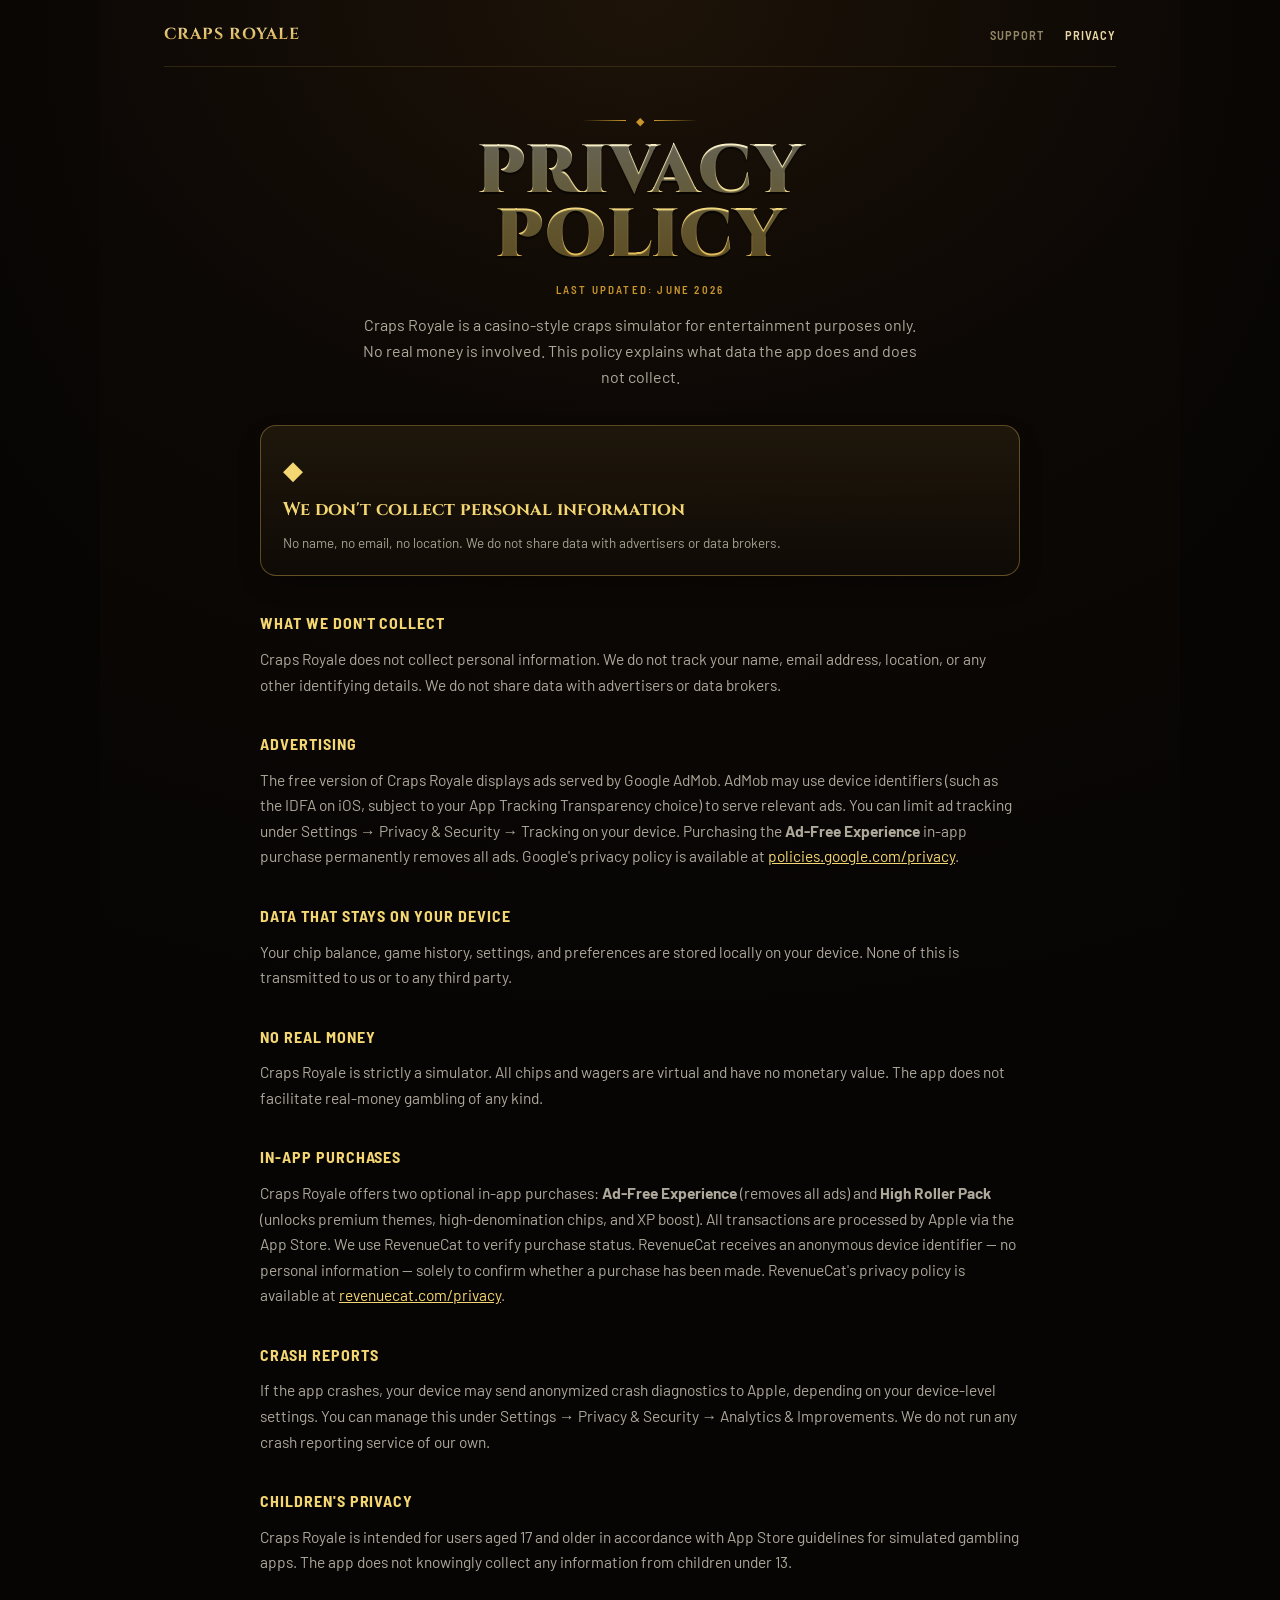
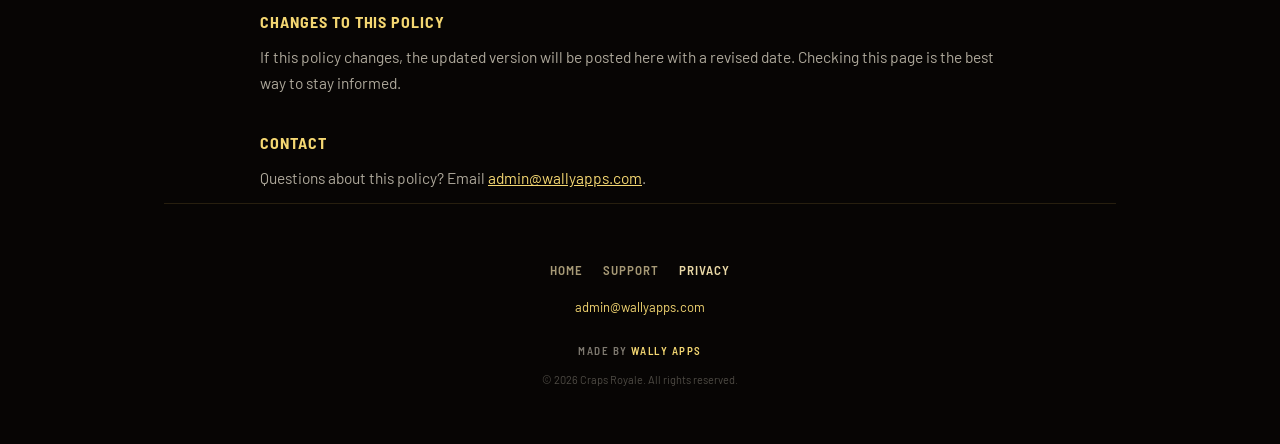
==== privacy.html @ 97cda789 "Add 'Made by Wally Apps' link in footer of all pages" ====
<!DOCTYPE html>
<html lang="en">
<head>
<meta charset="UTF-8" />
<meta name="viewport" content="width=device-width, initial-scale=1, viewport-fit=cover" />
<title>Privacy Policy — Craps Royale</title>
<meta name="description" content="Privacy policy for Craps Royale — what data we collect and how it is used." />
<meta name="theme-color" content="#080503" />
<link rel="preconnect" href="https://fonts.googleapis.com" />
<link rel="preconnect" href="https://fonts.gstatic.com" crossorigin />
<link href="https://fonts.googleapis.com/css2?family=Cinzel:wght@400;600;700;800;900&family=Barlow:ital,wght@0,400;0,500;0,600;0,700;1,500&family=Barlow+Semi+Condensed:wght@500;600;700&display=swap" rel="stylesheet" />
<link rel="stylesheet" href="styles.css" />
</head>
<body>

<div class="col col-doc">

  <header class="doc-header">
    <a href="index.html" class="wordmark-sm small-wordmark">CRAPS ROYALE</a>
    <nav>
      <a href="support.html">Support</a>
      <a href="privacy.html" class="current">Privacy</a>
    </nav>
  </header>

  <div class="doc-title-block">
    <div class="flourish"><span class="rule l"></span><span class="diamond">◆</span><span class="rule r"></span></div>
    <h1 class="h1-doc gold-foil">PRIVACY<br>POLICY</h1>
    <div class="eyebrow" style="margin-top:8px;">Last updated: June 2026</div>
    <p class="doc-intro" style="margin-top:14px;">Craps Royale is a casino-style craps simulator for entertainment purposes only. No real money is involved. This policy explains what data the app does and does not collect.</p>
  </div>

  <div class="card">
    <span class="diamond-lg" aria-hidden="true">◆</span>
    <h3>We don't collect personal information</h3>
    <div class="card-sub">No name, no email, no location. We do not share data with advertisers or data brokers.</div>
  </div>

  <div class="prose">

    <h2>What we don't collect</h2>
    <p>Craps Royale does not collect personal information. We do not track your name, email address, location, or any other identifying details. We do not share data with advertisers or data brokers.</p>

    <h2>Advertising</h2>
    <p>The free version of Craps Royale displays ads served by Google AdMob. AdMob may use device identifiers (such as the IDFA on iOS, subject to your App Tracking Transparency choice) to serve relevant ads. You can limit ad tracking under Settings → Privacy &amp; Security → Tracking on your device. Purchasing the <strong>Ad-Free Experience</strong> in-app purchase permanently removes all ads. Google's privacy policy is available at <a class="lnk" href="https://policies.google.com/privacy">policies.google.com/privacy</a>.</p>

    <h2>Data that stays on your device</h2>
    <p>Your chip balance, game history, settings, and preferences are stored locally on your device. None of this is transmitted to us or to any third party.</p>

    <h2>No real money</h2>
    <p>Craps Royale is strictly a simulator. All chips and wagers are virtual and have no monetary value. The app does not facilitate real-money gambling of any kind.</p>

    <h2>In-app purchases</h2>
    <p>Craps Royale offers two optional in-app purchases: <strong>Ad-Free Experience</strong> (removes all ads) and <strong>High Roller Pack</strong> (unlocks premium themes, high-denomination chips, and XP boost). All transactions are processed by Apple via the App Store. We use RevenueCat to verify purchase status. RevenueCat receives an anonymous device identifier — no personal information — solely to confirm whether a purchase has been made. RevenueCat's privacy policy is available at <a class="lnk" href="https://www.revenuecat.com/privacy">revenuecat.com/privacy</a>.</p>

    <h2>Crash reports</h2>
    <p>If the app crashes, your device may send anonymized crash diagnostics to Apple, depending on your device-level settings. You can manage this under Settings → Privacy &amp; Security → Analytics &amp; Improvements. We do not run any crash reporting service of our own.</p>

    <h2>Children's privacy</h2>
    <p>Craps Royale is intended for users aged 17 and older in accordance with App Store guidelines for simulated gambling apps. The app does not knowingly collect any information from children under 13.</p>

    <h2>Changes to this policy</h2>
    <p>If this policy changes, the updated version will be posted here with a revised date. Checking this page is the best way to stay informed.</p>

    <h2>Contact</h2>
    <p>Questions about this policy? Email <a class="lnk" data-crmail href="#"><span data-crmail-show>admin (at) wallyapps (dot) com</span></a>.</p>

  </div>

  <footer class="footer">
    <nav>
      <a href="index.html">Home</a>
      <a href="support.html">Support</a>
      <a href="privacy.html" class="current">Privacy</a>
    </nav>
    <a class="email-link" data-crmail href="#"><span data-crmail-show>admin (at) wallyapps (dot) com</span></a>
    <p class="madeby">Made by <a href="https://wallyapps.com">Wally Apps</a></p>
    <p class="copyright">© 2026 Craps Royale. All rights reserved.</p>
  </footer>

</div>

<script src="site.js"></script>
</body>
</html>
---- styles.css ----
/* Craps Royale — shared styles. Mobile-first; column max-width 460px. */

*, *::before, *::after { box-sizing: border-box; }
html, body { margin: 0; padding: 0; }
body {
  background: #080503;
  color: rgba(245, 238, 220, 0.7);
  font-family: 'Barlow', -apple-system, BlinkMacSystemFont, sans-serif;
  font-size: 14.5px;
  line-height: 1.6;
  -webkit-font-smoothing: antialiased;
  -webkit-text-size-adjust: 100%;
}
img { max-width: 100%; display: block; }
a { color: #F4D772; text-decoration: none; }
a:hover { text-decoration: underline; }

/* ---- Layout columns ---- */
.col {
  max-width: 460px;
  margin: 0 auto;
  position: relative;
}
.col-home {
  background:
    radial-gradient(130% 50% at 50% 0%, #1d1308 0%, #0c0805 42%, #070504 100%);
  overflow: hidden;
  box-shadow: 0 0 80px rgba(0,0,0,0.6);
}
.col-doc {
  padding: 0 22px;
  background:
    radial-gradient(130% 50% at 50% 0%, #1d1308 0%, #0c0805 42%, #070504 100%);
  min-height: 100vh;
}

/* ---- Typography helpers ---- */
.cinzel { font-family: 'Cinzel', serif; }
.barlow-sc { font-family: 'Barlow Semi Condensed', sans-serif; }

.eyebrow {
  font-family: 'Barlow Semi Condensed', sans-serif;
  font-weight: 600;
  font-size: 11px;
  letter-spacing: 0.2em;
  text-transform: uppercase;
  color: #C9962E;
}
.subhead {
  font-family: 'Barlow Semi Condensed', sans-serif;
  font-weight: 600;
  font-size: 13px;
  letter-spacing: 0.16em;
  text-transform: uppercase;
  color: #E9D8A6;
}

.gold-foil {
  background: linear-gradient(180deg, #FFF7D2 0%, #F7DE84 24%, #E6BB52 46%, #B07F2A 72%, #8C6420 86%, #EAC56F 100%);
  -webkit-background-clip: text;
  background-clip: text;
  -webkit-text-fill-color: transparent;
  color: transparent;
  background-size: 100% 220%;
  text-shadow: 0 2px 1px rgba(0,0,0,0.6);
  animation: goldShimmer 7s ease-in-out infinite alternate;
}
.section-title-gradient {
  background: linear-gradient(180deg, #FBEDB0, #E6BB52 55%, #A87E2C);
  -webkit-background-clip: text;
  background-clip: text;
  -webkit-text-fill-color: transparent;
  color: transparent;
  text-shadow: 0 1px 0 rgba(0,0,0,0.5);
}
.small-wordmark {
  background: linear-gradient(180deg, #F6E4A6, #C9962E);
  -webkit-background-clip: text;
  background-clip: text;
  -webkit-text-fill-color: transparent;
  color: transparent;
}

@keyframes goldShimmer {
  0% { background-position: 50% 0; }
  100% { background-position: 50% 100%; }
}
@keyframes floatYrot {
  0%, 100% { transform: rotate(-3deg) translateY(0); }
  50%      { transform: rotate(-3deg) translateY(-9px); }
}
@keyframes glowPulse {
  0%, 100% {
    box-shadow:
      0 6px 18px rgba(0,0,0,0.5),
      0 0 22px rgba(231,190,85,0.25),
      0 0 0 1px rgba(231,190,85,0.55) inset;
  }
  50% {
    box-shadow:
      0 6px 18px rgba(0,0,0,0.5),
      0 0 34px rgba(231,190,85,0.5),
      0 0 0 1px rgba(231,190,85,0.85) inset;
  }
}

/* ---- Flourish divider ---- */
.flourish {
  display: flex;
  align-items: center;
  justify-content: center;
  gap: 10px;
  margin: 14px auto;
}
.flourish .rule { width: 44px; height: 1px; }
.flourish .rule.l { background: linear-gradient(90deg, transparent, #C9962E); }
.flourish .rule.r { background: linear-gradient(270deg, transparent, #C9962E); }
.flourish .diamond { color: #C9962E; font-size: 11px; line-height: 1; }

/* ---- App Store badge ---- */
.appstore-badge {
  display: inline-flex;
  align-items: center;
  gap: 11px;
  padding: 10px 20px;
  border-radius: 13px;
  background: linear-gradient(180deg, #1a1a1a, #000);
  border: 1px solid rgba(231,190,85,0.55);
  box-shadow: 0 6px 18px rgba(0,0,0,0.5);
  color: #fff;
  text-decoration: none;
}
.appstore-badge:hover { text-decoration: none; }
.appstore-badge .apple {
  width: 20px; height: 24px; fill: #fff; flex: none;
}
.appstore-badge .stack { display: flex; flex-direction: column; line-height: 1; text-align: left; }
.appstore-badge .stack .top { font-size: 9px; opacity: 0.85; }
.appstore-badge .stack .bot { font-size: 17px; font-weight: 600; margin-top: 2px; }
.appstore-badge.pulse { animation: glowPulse 4s ease-in-out infinite; }

/* ---- Sections (home) ---- */
.section {
  padding: 46px 26px;
  border-top: 1px solid rgba(231,190,85,0.12);
}
.section.hero {
  padding: 30px 26px 38px;
  position: relative;
  border-top: none;
  background: radial-gradient(125% 60% at 50% -8%, #2c1e0e, #150d06 46%, #080503 100%);
  overflow: hidden;
}
.section.features { background: linear-gradient(180deg, #0b0703, #0e0a05); }
.section.practice { background: radial-gradient(120% 55% at 50% 0%, #1a0f0a, #0b0703); }
.section.levelup  { background: linear-gradient(180deg, #0b0703, #0e0a05); }
.section.bets {
  background: radial-gradient(135% 70% at 50% 100%, #0a3f24, #072a18 50%, #06180e 100%);
}
.section.cta-band {
  background: linear-gradient(180deg, #150d06, #080503);
  border-top: 1px solid rgba(231,190,85,0.2);
  text-align: center;
  padding: 38px 26px;
}

.hero .bokeh {
  position: absolute;
  top: -40px; right: -60px;
  width: 180px; height: 180px;
  background: radial-gradient(circle, rgba(231,190,85,0.2), transparent 68%);
  filter: blur(4px);
  pointer-events: none;
}

/* Inline header used in hero */
.hero-header {
  display: flex;
  align-items: center;
  justify-content: space-between;
  position: relative;
  z-index: 1;
}
.hero-header .wordmark-sm {
  font-family: 'Cinzel', serif;
  font-weight: 700;
  font-size: 16px;
  letter-spacing: 0.06em;
}
.hero-header nav a {
  font-family: 'Barlow Semi Condensed', sans-serif;
  font-weight: 600;
  font-size: 12.5px;
  letter-spacing: 0.08em;
  text-transform: uppercase;
  color: rgba(233,216,166,0.6);
  margin-left: 18px;
}
.hero-header nav a:hover { color: #E9D8A6; text-decoration: none; }

/* Hero content */
.hero-inner { text-align: center; position: relative; z-index: 1; }
.hero-eyebrow { margin: 22px auto 10px; color: rgba(231,190,85,0.6); }
.h1-wordmark {
  font-family: 'Cinzel', serif;
  font-weight: 900;
  font-size: 54px;
  line-height: 0.9;
  letter-spacing: 0.01em;
  margin: 6px 0 14px;
}
.tagline {
  max-width: 340px;
  margin: 14px auto 22px;
  color: rgba(245,238,220,0.7);
  font-size: 14.5px;
}

/* Section titles */
.h2 {
  font-family: 'Cinzel', serif;
  font-weight: 700;
  font-size: 27px;
  line-height: 1.08;
  text-align: center;
  margin: 0 0 8px;
}
.h2.small { font-size: 24px; }
.section .sub {
  text-align: center;
  margin: 4px auto 22px;
  max-width: 340px;
  color: rgba(245,238,220,0.7);
  font-size: 14.5px;
}

/* Feature rows */
.feature-list {
  display: flex;
  flex-direction: column;
  gap: 22px;
  margin-top: 8px;
}
.feature-row {
  display: flex;
  gap: 15px;
  align-items: flex-start;
}
.icon-circle {
  flex: none;
  width: 46px; height: 46px;
  border-radius: 50%;
  display: flex; align-items: center; justify-content: center;
  background: radial-gradient(circle at 50% 32%, rgba(231,190,85,0.2), rgba(0,0,0,0.2));
  border: 1px solid rgba(231,190,85,0.45);
  box-shadow:
    inset 0 1px 0 rgba(255,255,255,0.12),
    0 4px 12px rgba(0,0,0,0.4);
  color: #F4D772;
  font-size: 21px;
  line-height: 1;
}
.icon-circle.sm { width: 44px; height: 44px; font-size: 20px; }
.feature-title {
  font-family: 'Barlow Semi Condensed', sans-serif;
  font-weight: 600;
  font-size: 15px;
  letter-spacing: 0.04em;
  text-transform: uppercase;
  color: #F4D772;
  margin: 2px 0 4px;
}
.feature-body {
  color: rgba(245,238,220,0.7);
  font-size: 14px;
  line-height: 1.5;
}

/* Bar-chart icon (Session Reports) */
.bar-icon {
  display: flex;
  align-items: flex-end;
  gap: 3px;
  height: 18px;
}
.bar-icon span {
  display: block;
  width: 4px;
  background: #F4D772;
  border-radius: 1px;
}
.bar-icon span:nth-child(1) { height: 8px; }
.bar-icon span:nth-child(2) { height: 13px; }
.bar-icon span:nth-child(3) { height: 17px; }

/* Phone mockup */
.phone {
  margin: 28px auto 0;
  width: 100%;
  max-width: 340px;
  aspect-ratio: 19.5 / 9;
  border-radius: 30px;
  padding: 5px;
  background: linear-gradient(135deg, #caa44a, #7a5a1e 38%, #e9cf86 66%, #6e4f1a);
  box-shadow:
    0 26px 50px -14px rgba(0,0,0,0.8),
    inset 0 0 0 1px rgba(255,255,255,0.12);
  position: relative;
}
.phone.float { animation: floatYrot 6s ease-in-out infinite; transform: rotate(-3deg); }
.phone .screen {
  position: relative;
  width: 100%; height: 100%;
  border-radius: 25px;
  overflow: hidden;
  background: #000;
}
.phone .screen img {
  width: 100%; height: 100%;
  object-fit: cover;
}
.phone .island {
  position: absolute;
  left: 8px; top: 50%;
  width: 7px; height: 56px;
  background: #000;
  border-radius: 6px;
  transform: translateY(-50%);
  z-index: 2;
}

/* XP widget */
.xp-widget {
  max-width: 300px;
  margin: 6px auto 22px;
}
.xp-top {
  display: flex; justify-content: space-between;
  font-family: 'Barlow', sans-serif;
  font-weight: 600;
  font-size: 12px;
  color: #E9D8A6;
  margin-bottom: 8px;
}
.xp-top .xp-amt { opacity: 0.7; font-weight: 500; }
.xp-bar {
  height: 9px;
  border-radius: 6px;
  background: rgba(255,255,255,0.07);
  border: 1px solid rgba(231,190,85,0.25);
  overflow: hidden;
}
.xp-fill {
  width: 42%;
  height: 100%;
  background: linear-gradient(90deg, #7a5cff, #b9a4ff);
  box-shadow: 0 0 12px rgba(140,110,255,0.6);
  border-radius: 6px;
}

/* Tag chips (bets) */
.tags {
  display: flex; flex-wrap: wrap;
  gap: 9px;
  justify-content: center;
  margin-top: 18px;
}
.tag {
  font-family: 'Barlow Semi Condensed', sans-serif;
  font-weight: 600;
  font-size: 12.5px;
  letter-spacing: 0.03em;
  text-transform: uppercase;
  color: #E9D8A6;
  background: linear-gradient(180deg, rgba(231,190,85,0.1), rgba(0,0,0,0.2));
  border: 1px solid rgba(231,190,85,0.3);
  border-radius: 999px;
  padding: 7px 13px;
}
.tag.hi {
  color: #F4D772;
  background: linear-gradient(180deg, rgba(231,190,85,0.22), rgba(0,0,0,0.2));
  border-color: rgba(231,190,85,0.55);
}

/* CTA band */
.cta-line {
  font-family: 'Cinzel', serif;
  font-weight: 700;
  font-size: 18px;
  margin-bottom: 18px;
}
.cta-line .d { color: #C9962E; margin: 0 8px; }

/* ---- Footer ---- */
.footer {
  text-align: center;
  padding: 38px 26px 32px;
  border-top: 1px solid rgba(231,190,85,0.14);
}
.footer .wordmark-lg {
  font-family: 'Cinzel', serif;
  font-weight: 800;
  font-size: 24px;
  letter-spacing: 0.04em;
  margin-bottom: 18px;
}
.footer nav {
  display: flex; justify-content: center; gap: 20px;
  margin-bottom: 14px;
  flex-wrap: wrap;
}
.footer nav a {
  font-family: 'Barlow Semi Condensed', sans-serif;
  font-weight: 600;
  font-size: 13px;
  letter-spacing: 0.08em;
  text-transform: uppercase;
  color: rgba(233,216,166,0.7);
}
.footer nav a.current { color: #E9D8A6; }
.footer .email-link {
  display: inline-block;
  font-size: 13px;
  color: #F4D772;
  margin-bottom: 14px;
}
.footer .disclaimer {
  max-width: 340px;
  margin: 14px auto 12px;
  color: rgba(245,238,220,0.4);
  font-size: 11px;
  line-height: 1.55;
}
.footer .madeby {
  font-family: 'Barlow Semi Condensed', sans-serif;
  font-weight: 600;
  font-size: 11px;
  letter-spacing: 0.14em;
  text-transform: uppercase;
  color: rgba(245,238,220,0.5);
  margin-bottom: 6px;
}
.footer .madeby a {
  color: #F4D772;
}
.footer .copyright {
  color: rgba(245,238,220,0.3);
  font-size: 11px;
}

/* ---- Doc page header ---- */
.doc-header {
  display: flex;
  align-items: center;
  justify-content: space-between;
  padding: 22px 0 18px;
  border-bottom: 1px solid rgba(231,190,85,0.14);
}
.doc-header .wordmark-sm {
  font-family: 'Cinzel', serif;
  font-weight: 700;
  font-size: 16px;
  letter-spacing: 0.06em;
}
.doc-header nav a {
  font-family: 'Barlow Semi Condensed', sans-serif;
  font-weight: 600;
  font-size: 12.5px;
  letter-spacing: 0.08em;
  text-transform: uppercase;
  color: rgba(233,216,166,0.6);
  margin-left: 18px;
}
.doc-header nav a.current { color: #E9D8A6; }
.doc-header nav a:hover { color: #E9D8A6; text-decoration: none; }

/* Doc title block */
.doc-title-block { text-align: center; padding: 34px 0 12px; }
.h1-doc {
  font-family: 'Cinzel', serif;
  font-weight: 900;
  font-size: 38px;
  line-height: 0.95;
  letter-spacing: 0.01em;
  margin: 6px 0 12px;
}
.doc-intro {
  max-width: 380px;
  margin: 0 auto;
  color: rgba(245,238,220,0.7);
  font-size: 14.5px;
}

/* Contact / highlight card */
.card {
  background: linear-gradient(180deg, rgba(40,30,15,0.7), rgba(20,14,7,0.5));
  border: 1px solid rgba(231,190,85,0.35);
  border-radius: 16px;
  padding: 22px;
  box-shadow: 0 10px 30px -14px rgba(0,0,0,0.7);
  margin: 24px 0;
  display: block;
  text-decoration: none;
  color: inherit;
}
.card:hover { text-decoration: none; }
.card .card-eyebrow {
  font-family: 'Barlow Semi Condensed', sans-serif;
  font-weight: 600;
  font-size: 11px;
  letter-spacing: 0.2em;
  text-transform: uppercase;
  color: #C9962E;
  margin-bottom: 8px;
}
.card .card-email {
  font-family: 'Cinzel', serif;
  font-weight: 700;
  font-size: 19px;
  color: #F4D772;
  margin: 4px 0 8px;
  word-break: break-all;
}
.card .card-sub {
  font-size: 13.5px;
  color: rgba(245,238,220,0.66);
  line-height: 1.55;
}
.card .diamond-lg {
  font-size: 26px;
  color: #F4D772;
  display: block;
  margin-bottom: 6px;
}
.card h3 {
  font-family: 'Cinzel', serif;
  font-weight: 700;
  font-size: 18px;
  color: #F4D772;
  margin: 4px 0 8px;
}

/* FAQ */
.faq-group {
  margin: 32px 0 4px;
  font-family: 'Barlow Semi Condensed', sans-serif;
  font-weight: 700;
  font-size: 13px;
  letter-spacing: 0.14em;
  text-transform: uppercase;
  color: #C9962E;
}
details.faq {
  border-bottom: 1px solid rgba(231,190,85,0.13);
}
details.faq > summary {
  list-style: none;
  cursor: pointer;
  display: flex;
  align-items: center;
  justify-content: space-between;
  gap: 14px;
  padding: 18px 0;
  font-family: 'Barlow', sans-serif;
  font-weight: 600;
  font-size: 15.5px;
  color: #F0E4C2;
}
details.faq > summary::-webkit-details-marker { display: none; }
details.faq .crq {
  flex: none;
  color: #C9962E;
  font-size: 20px;
  font-weight: 400;
  line-height: 1;
  transition: transform 0.2s;
}
details.faq[open] .crq { transform: rotate(45deg); }
details.faq .a {
  padding: 0 0 18px;
  font-size: 14px;
  line-height: 1.6;
  color: rgba(245,238,220,0.66);
}
details.faq .a p + p { margin-top: 10px; }
details.faq .a ul {
  margin: 8px 0 0;
  padding-left: 18px;
}
details.faq .a li { margin: 4px 0; }

/* Privacy prose */
.prose h2 {
  font-family: 'Barlow Semi Condensed', sans-serif;
  font-weight: 700;
  font-size: 16px;
  letter-spacing: 0.06em;
  text-transform: uppercase;
  color: #F4D772;
  margin: 34px 0 10px;
}
.prose p {
  font-family: 'Barlow', sans-serif;
  font-size: 14px;
  line-height: 1.65;
  color: rgba(245,238,220,0.7);
  margin: 0 0 12px;
}
.prose a.lnk {
  color: #F4D772;
  text-decoration: underline;
}

/* Reduced motion */
@media (prefers-reduced-motion: reduce) {
  .gold-foil { animation: none; }
  .phone.float { animation: none; }
  .appstore-badge.pulse { animation: none; }
}

/* =========================================================
   Responsive scale-up — iPad and desktop
   Mobile (<=767px) stays exactly as designed.
   ========================================================= */

/* ---- iPad / small desktop: 768px+ ---- */
@media (min-width: 768px) {
  body {
    background:
      radial-gradient(60% 40% at 50% 0%, #1d1308 0%, #0c0805 60%, #070504 100%);
  }

  /* Widen the column so it doesn't read as a phone strip */
  .col { max-width: 760px; }
  .col-home { box-shadow: 0 0 120px rgba(0,0,0,0.75); }
  .col-doc { padding: 0 40px; }

  /* Section breathing room */
  .section { padding: 72px 48px; }
  .section.hero { padding: 56px 48px 64px; }
  .section.cta-band { padding: 56px 48px; }

  /* Type scale */
  .h1-wordmark { font-size: 88px; }
  .h2 { font-size: 36px; }
  .h2.small { font-size: 32px; }
  .h1-doc { font-size: 54px; }
  .tagline, .sub { max-width: 460px; font-size: 16px; }
  .feature-body { font-size: 15px; }

  /* Hero: text + phone side-by-side */
  .section.hero .hero-inner {
    display: grid;
    grid-template-columns: 1fr 1fr;
    align-items: center;
    gap: 36px;
    text-align: left;
  }
  .section.hero .hero-inner > .eyebrow,
  .section.hero .hero-inner > .flourish,
  .section.hero .hero-inner > .h1-wordmark,
  .section.hero .hero-inner > .subhead,
  .section.hero .hero-inner > .tagline,
  .section.hero .hero-inner > .appstore-badge {
    grid-column: 1;
    justify-self: start;
  }
  .section.hero .hero-inner > .flourish { margin-left: 0; }
  .section.hero .hero-inner > .tagline { margin-left: 0; }
  .section.hero .hero-inner > .phone {
    grid-column: 2;
    grid-row: 1 / span 6;
    max-width: 100%;
    margin: 0;
    justify-self: center;
  }

  /* Features and other sections: 2-column grid of rows */
  .features .feature-list,
  .practice .feature-list,
  .levelup .feature-list {
    display: grid;
    grid-template-columns: 1fr 1fr;
    gap: 28px 36px;
  }

  /* Practice section: phone bigger, centered above grid */
  .section.practice .phone { max-width: 520px; }

  /* Larger phone bezel/screen */
  .phone { max-width: 460px; border-radius: 36px; padding: 6px; }
  .phone .screen { border-radius: 30px; }
  .phone .island { height: 72px; width: 8px; }

  /* Doc pages — wider prose */
  .doc-intro { max-width: 560px; font-size: 16px; }
  .prose p { font-size: 15.5px; }
  details.faq > summary { font-size: 17px; padding: 22px 0; }
  details.faq .a { font-size: 15px; padding-bottom: 22px; }

  /* Footer */
  .footer { padding: 56px 48px 44px; }
  .footer .wordmark-lg { font-size: 32px; }
}

/* ---- Desktop: 1100px+ ---- */
@media (min-width: 1100px) {
  .col { max-width: 1080px; }
  .col-doc { padding: 0 64px; }

  .section { padding: 96px 72px; }
  .section.hero { padding: 72px 72px 80px; }
  .section.cta-band { padding: 72px 72px; }

  .h1-wordmark { font-size: 112px; }
  .h2 { font-size: 44px; }
  .h2.small { font-size: 38px; }
  .h1-doc { font-size: 68px; }
  .tagline, .sub { max-width: 520px; font-size: 17px; }

  /* Hero side-by-side gets more room */
  .section.hero .hero-inner { gap: 56px; }
  .section.hero .hero-inner > .phone { max-width: 560px; }

  /* Features go 3-up on wide screens for density */
  .features .feature-list { grid-template-columns: 1fr 1fr 1fr; }
  .levelup .feature-list { grid-template-columns: 1fr 1fr 1fr; }

  /* Practice phone center-stage */
  .section.practice .phone { max-width: 640px; }

  /* Doc prose stays comfortably narrow even in wide column */
  .col-doc .doc-title-block,
  .col-doc .card,
  .col-doc .faq-group,
  .col-doc details.faq,
  .col-doc .prose { max-width: 760px; margin-left: auto; margin-right: auto; }
}
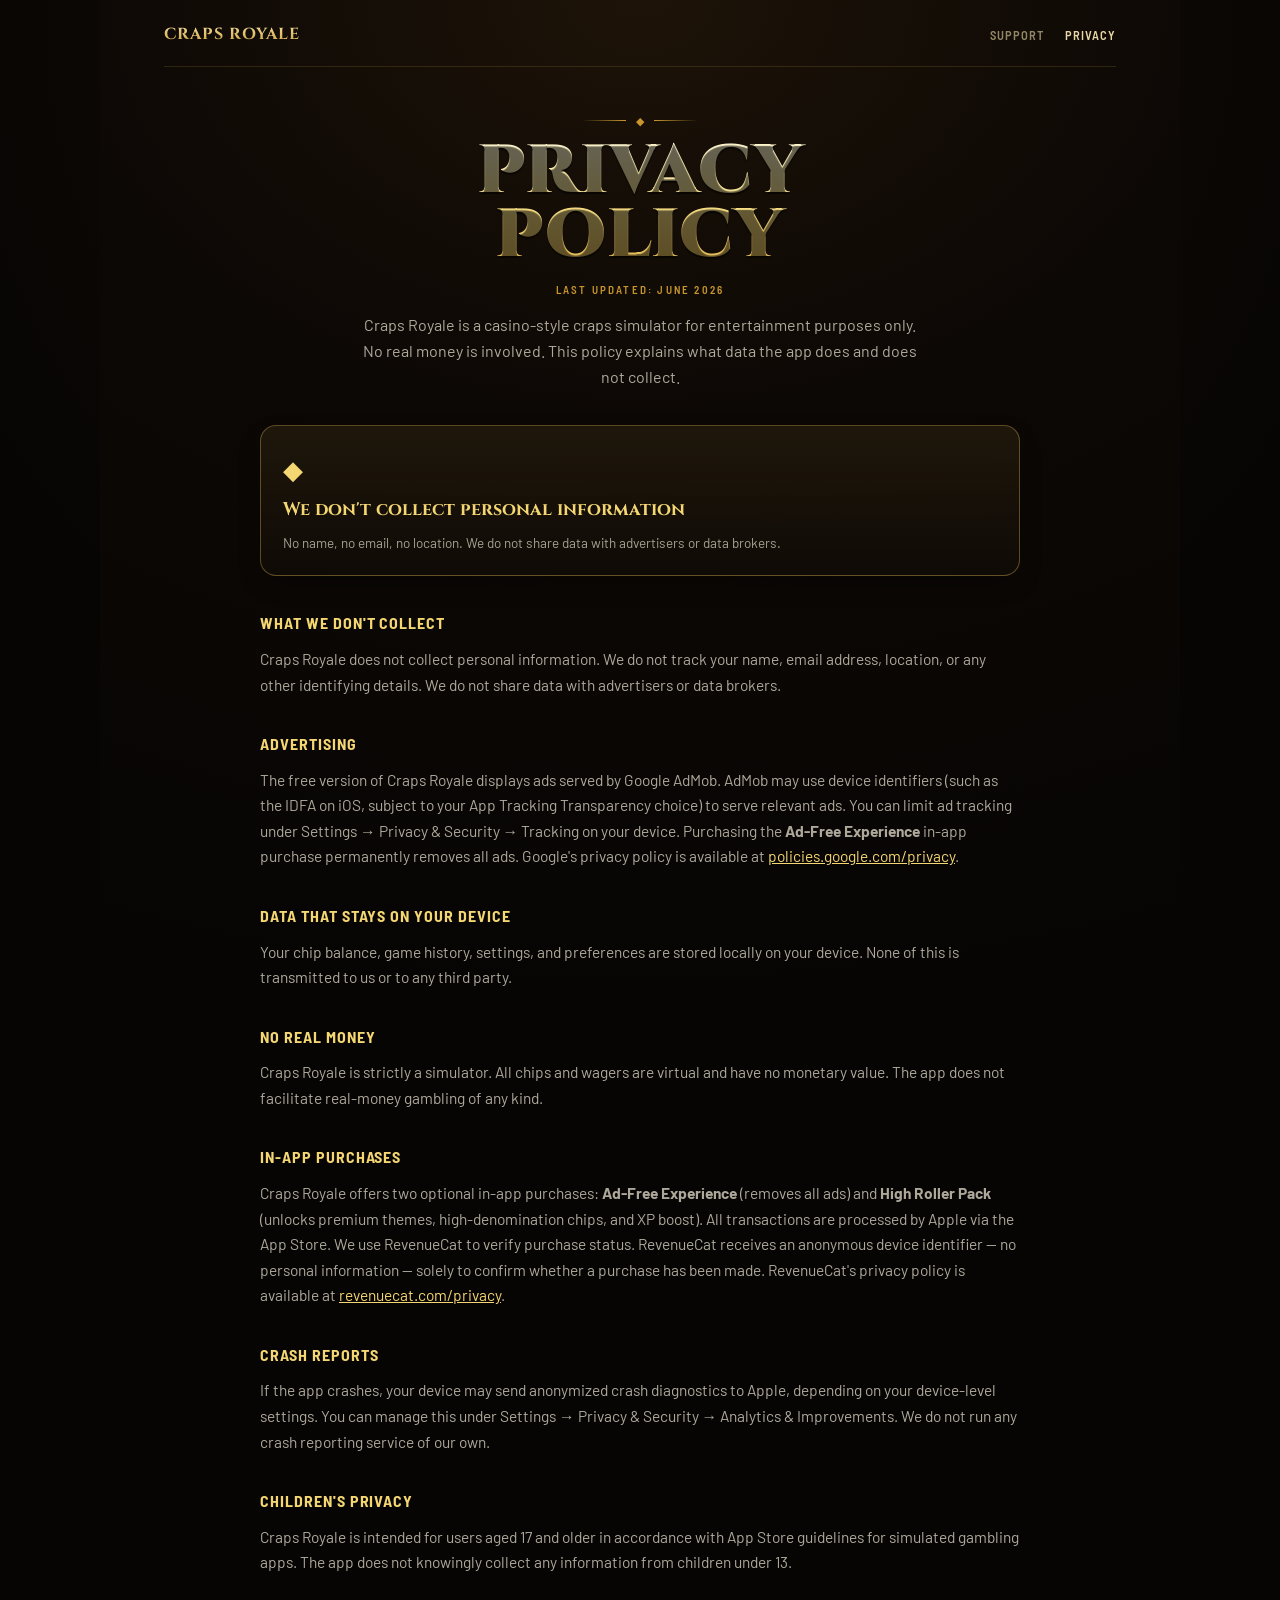
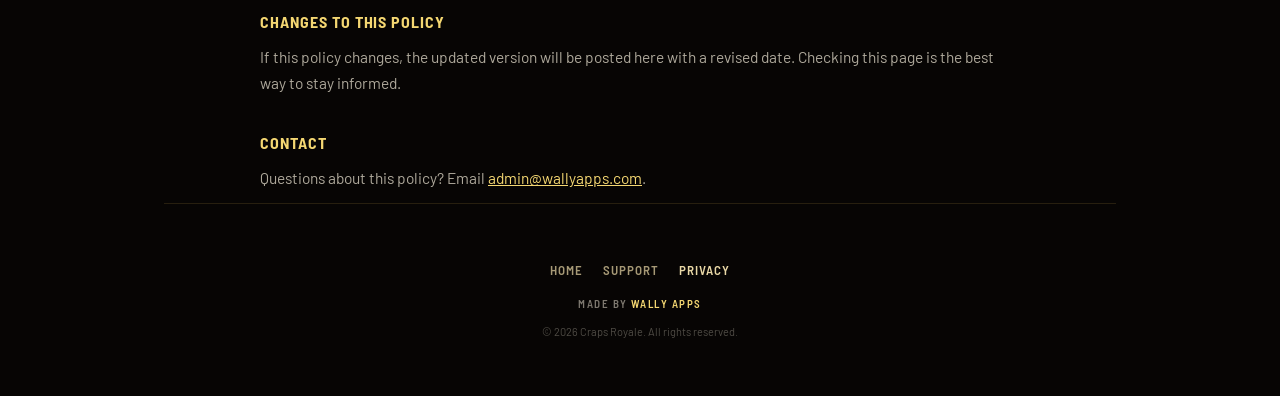
==== commit 8a92b3bb: "Remove contact email link from footer" ====
--- a/privacy.html
+++ b/privacy.html
@@ -73,7 +73,6 @@
       <a href="support.html">Support</a>
       <a href="privacy.html" class="current">Privacy</a>
     </nav>
-    <a class="email-link" data-crmail href="#"><span data-crmail-show>admin (at) wallyapps (dot) com</span></a>
     <p class="madeby">Made by <a href="https://wallyapps.com">Wally Apps</a></p>
     <p class="copyright">© 2026 Craps Royale. All rights reserved.</p>
   </footer>
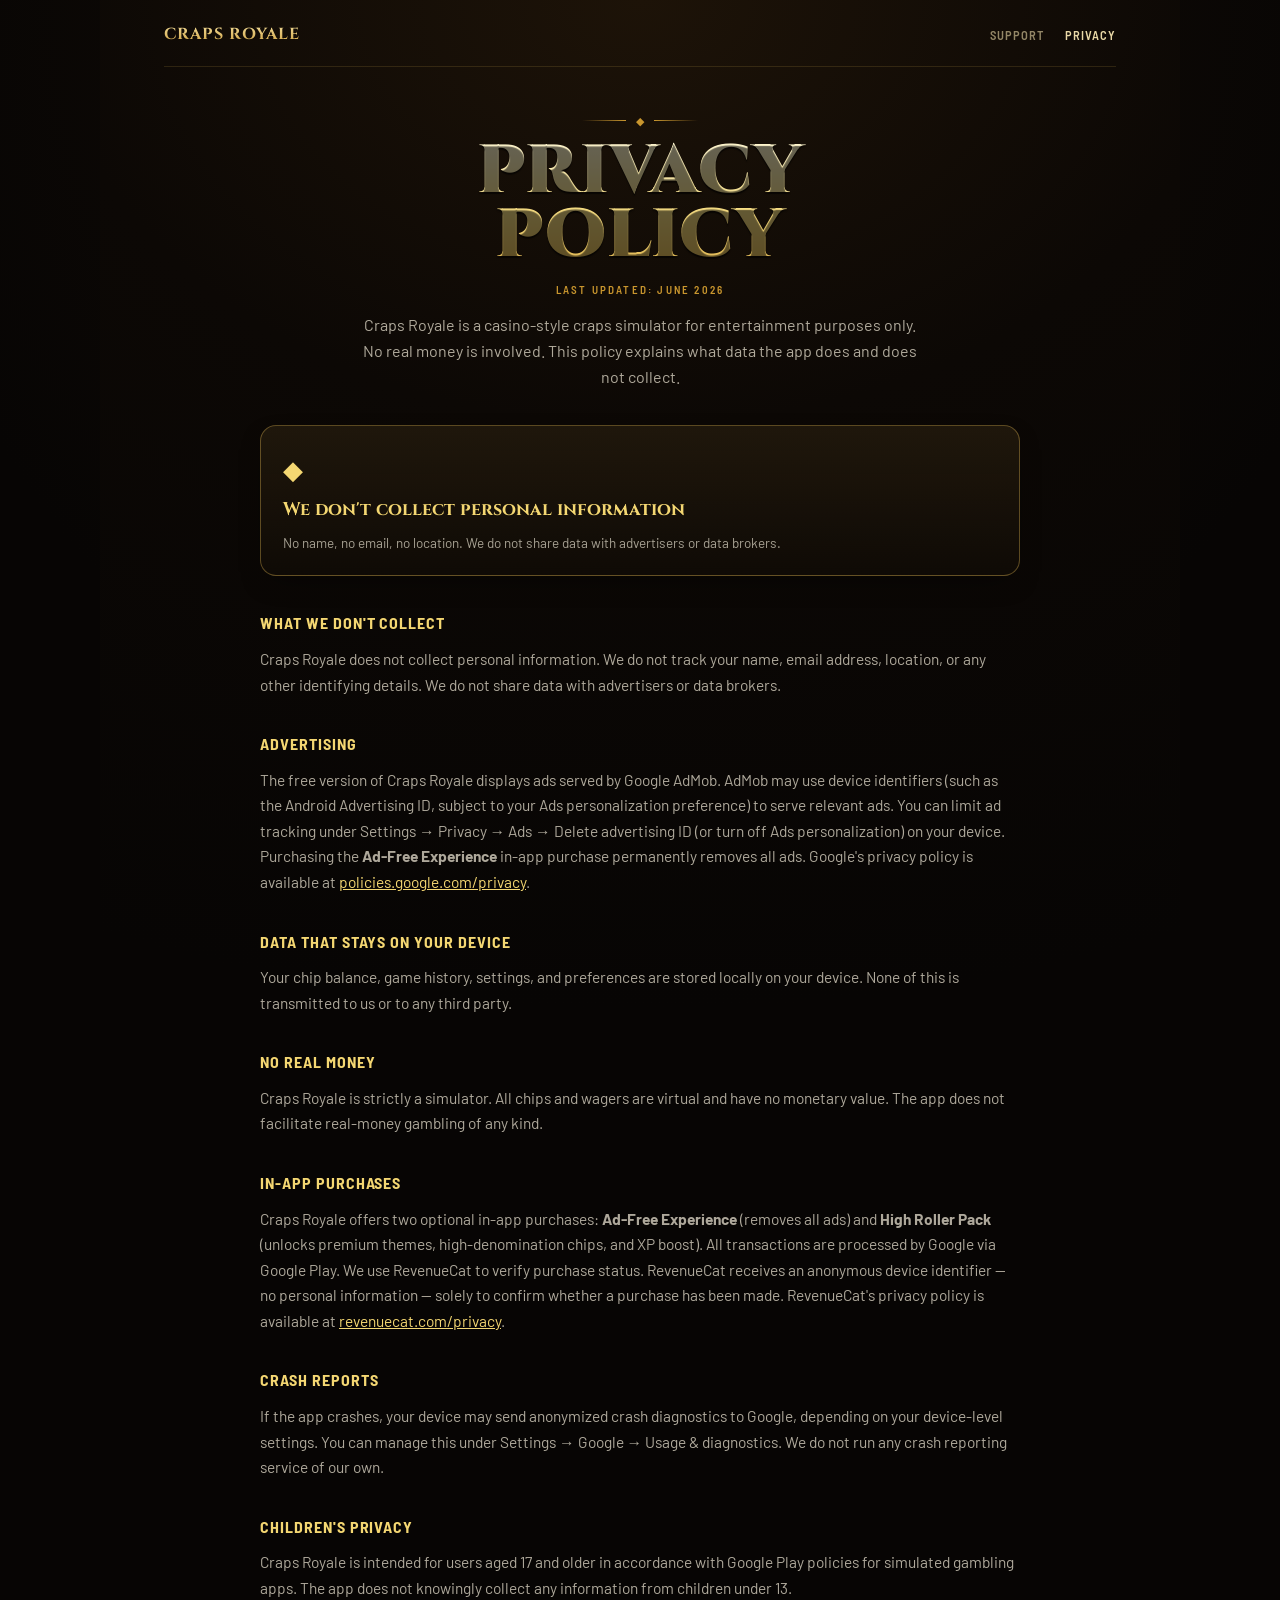
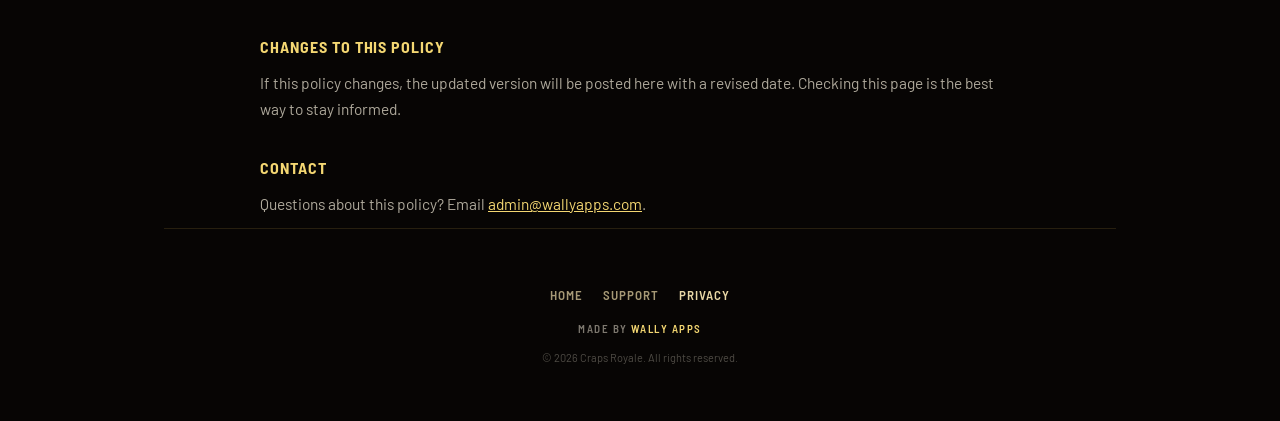
==== commit 377d60a1: "Switch platform from iOS to Android - App Store badge replaced with Google Play badge (white play-tr" ====
--- a/privacy.html
+++ b/privacy.html
@@ -42,7 +42,7 @@
     <p>Craps Royale does not collect personal information. We do not track your name, email address, location, or any other identifying details. We do not share data with advertisers or data brokers.</p>
 
     <h2>Advertising</h2>
-    <p>The free version of Craps Royale displays ads served by Google AdMob. AdMob may use device identifiers (such as the IDFA on iOS, subject to your App Tracking Transparency choice) to serve relevant ads. You can limit ad tracking under Settings → Privacy &amp; Security → Tracking on your device. Purchasing the <strong>Ad-Free Experience</strong> in-app purchase permanently removes all ads. Google's privacy policy is available at <a class="lnk" href="https://policies.google.com/privacy">policies.google.com/privacy</a>.</p>
+    <p>The free version of Craps Royale displays ads served by Google AdMob. AdMob may use device identifiers (such as the Android Advertising ID, subject to your Ads personalization preference) to serve relevant ads. You can limit ad tracking under Settings → Privacy → Ads → Delete advertising ID (or turn off Ads personalization) on your device. Purchasing the <strong>Ad-Free Experience</strong> in-app purchase permanently removes all ads. Google's privacy policy is available at <a class="lnk" href="https://policies.google.com/privacy">policies.google.com/privacy</a>.</p>
 
     <h2>Data that stays on your device</h2>
     <p>Your chip balance, game history, settings, and preferences are stored locally on your device. None of this is transmitted to us or to any third party.</p>
@@ -51,13 +51,13 @@
     <p>Craps Royale is strictly a simulator. All chips and wagers are virtual and have no monetary value. The app does not facilitate real-money gambling of any kind.</p>
 
     <h2>In-app purchases</h2>
-    <p>Craps Royale offers two optional in-app purchases: <strong>Ad-Free Experience</strong> (removes all ads) and <strong>High Roller Pack</strong> (unlocks premium themes, high-denomination chips, and XP boost). All transactions are processed by Apple via the App Store. We use RevenueCat to verify purchase status. RevenueCat receives an anonymous device identifier — no personal information — solely to confirm whether a purchase has been made. RevenueCat's privacy policy is available at <a class="lnk" href="https://www.revenuecat.com/privacy">revenuecat.com/privacy</a>.</p>
+    <p>Craps Royale offers two optional in-app purchases: <strong>Ad-Free Experience</strong> (removes all ads) and <strong>High Roller Pack</strong> (unlocks premium themes, high-denomination chips, and XP boost). All transactions are processed by Google via Google Play. We use RevenueCat to verify purchase status. RevenueCat receives an anonymous device identifier — no personal information — solely to confirm whether a purchase has been made. RevenueCat's privacy policy is available at <a class="lnk" href="https://www.revenuecat.com/privacy">revenuecat.com/privacy</a>.</p>
 
     <h2>Crash reports</h2>
-    <p>If the app crashes, your device may send anonymized crash diagnostics to Apple, depending on your device-level settings. You can manage this under Settings → Privacy &amp; Security → Analytics &amp; Improvements. We do not run any crash reporting service of our own.</p>
+    <p>If the app crashes, your device may send anonymized crash diagnostics to Google, depending on your device-level settings. You can manage this under Settings → Google → Usage &amp; diagnostics. We do not run any crash reporting service of our own.</p>
 
     <h2>Children's privacy</h2>
-    <p>Craps Royale is intended for users aged 17 and older in accordance with App Store guidelines for simulated gambling apps. The app does not knowingly collect any information from children under 13.</p>
+    <p>Craps Royale is intended for users aged 17 and older in accordance with Google Play policies for simulated gambling apps. The app does not knowingly collect any information from children under 13.</p>
 
     <h2>Changes to this policy</h2>
     <p>If this policy changes, the updated version will be posted here with a revised date. Checking this page is the best way to stay informed.</p>
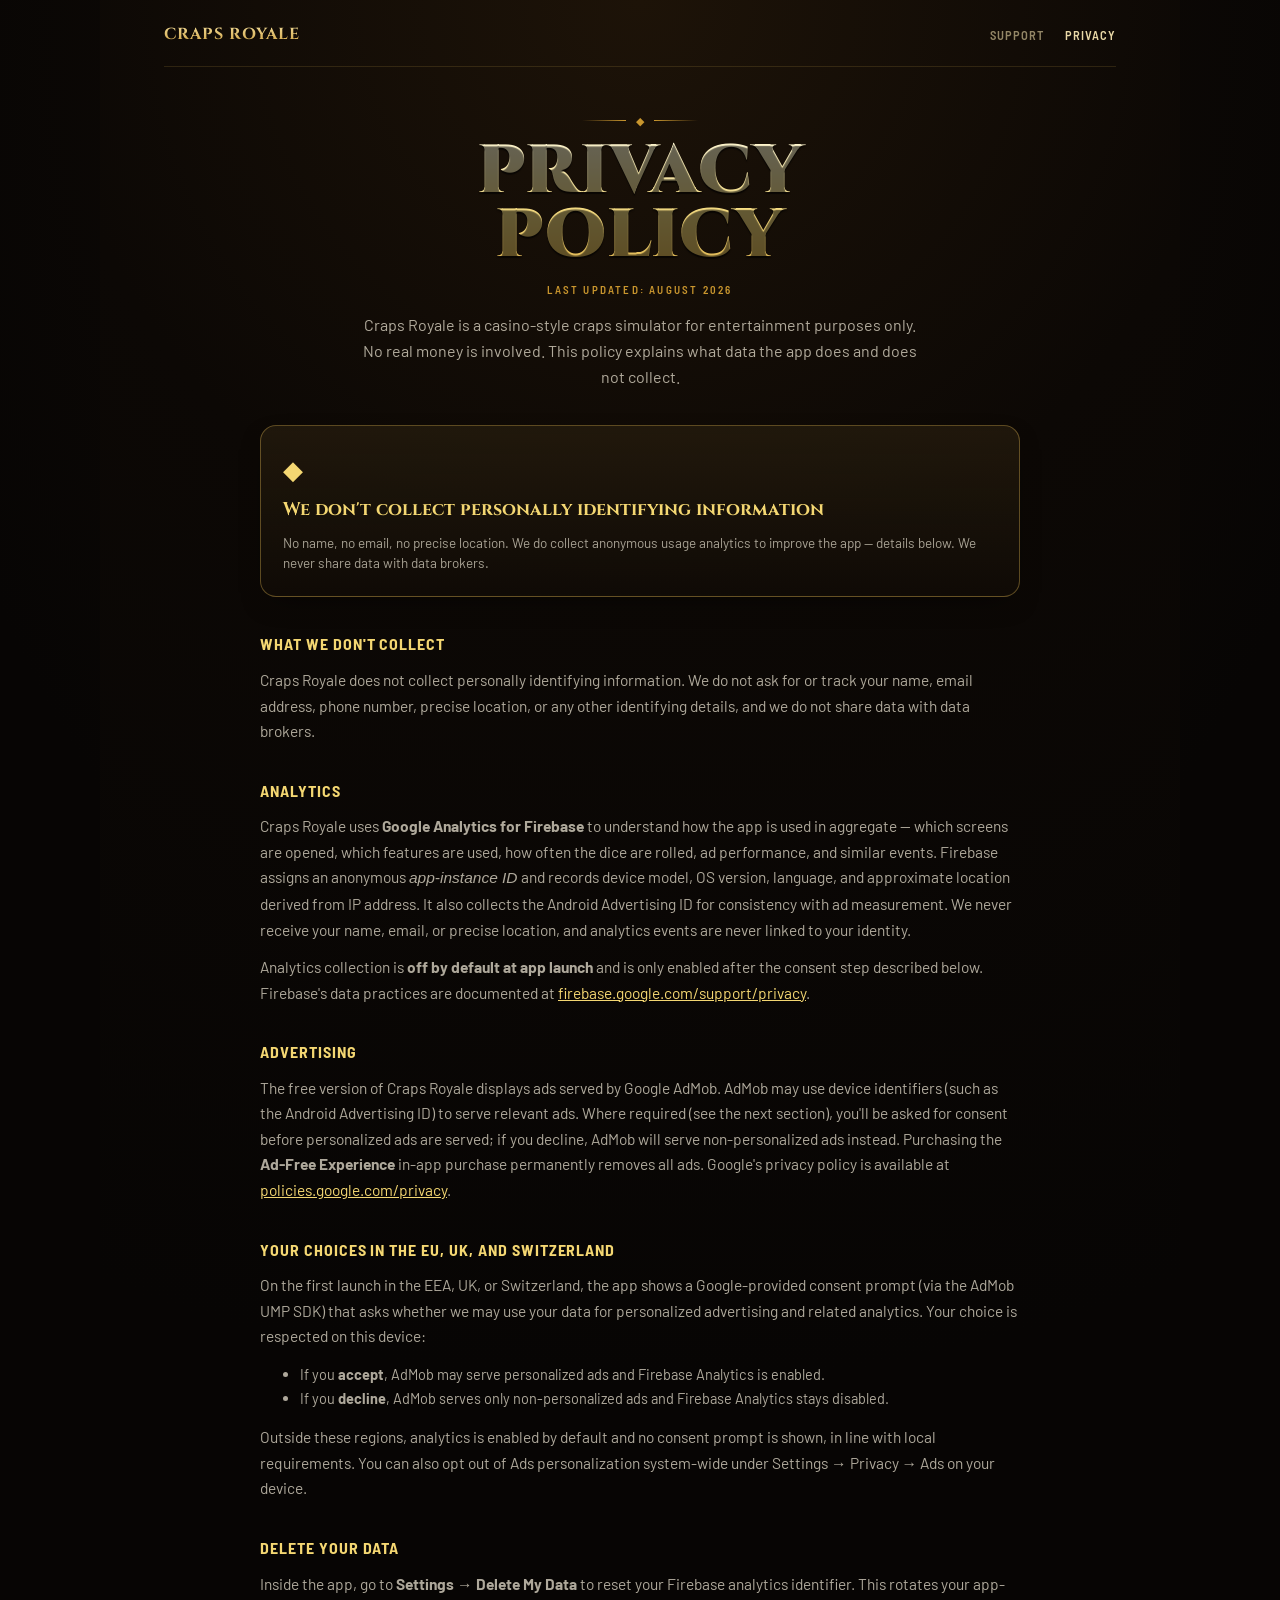
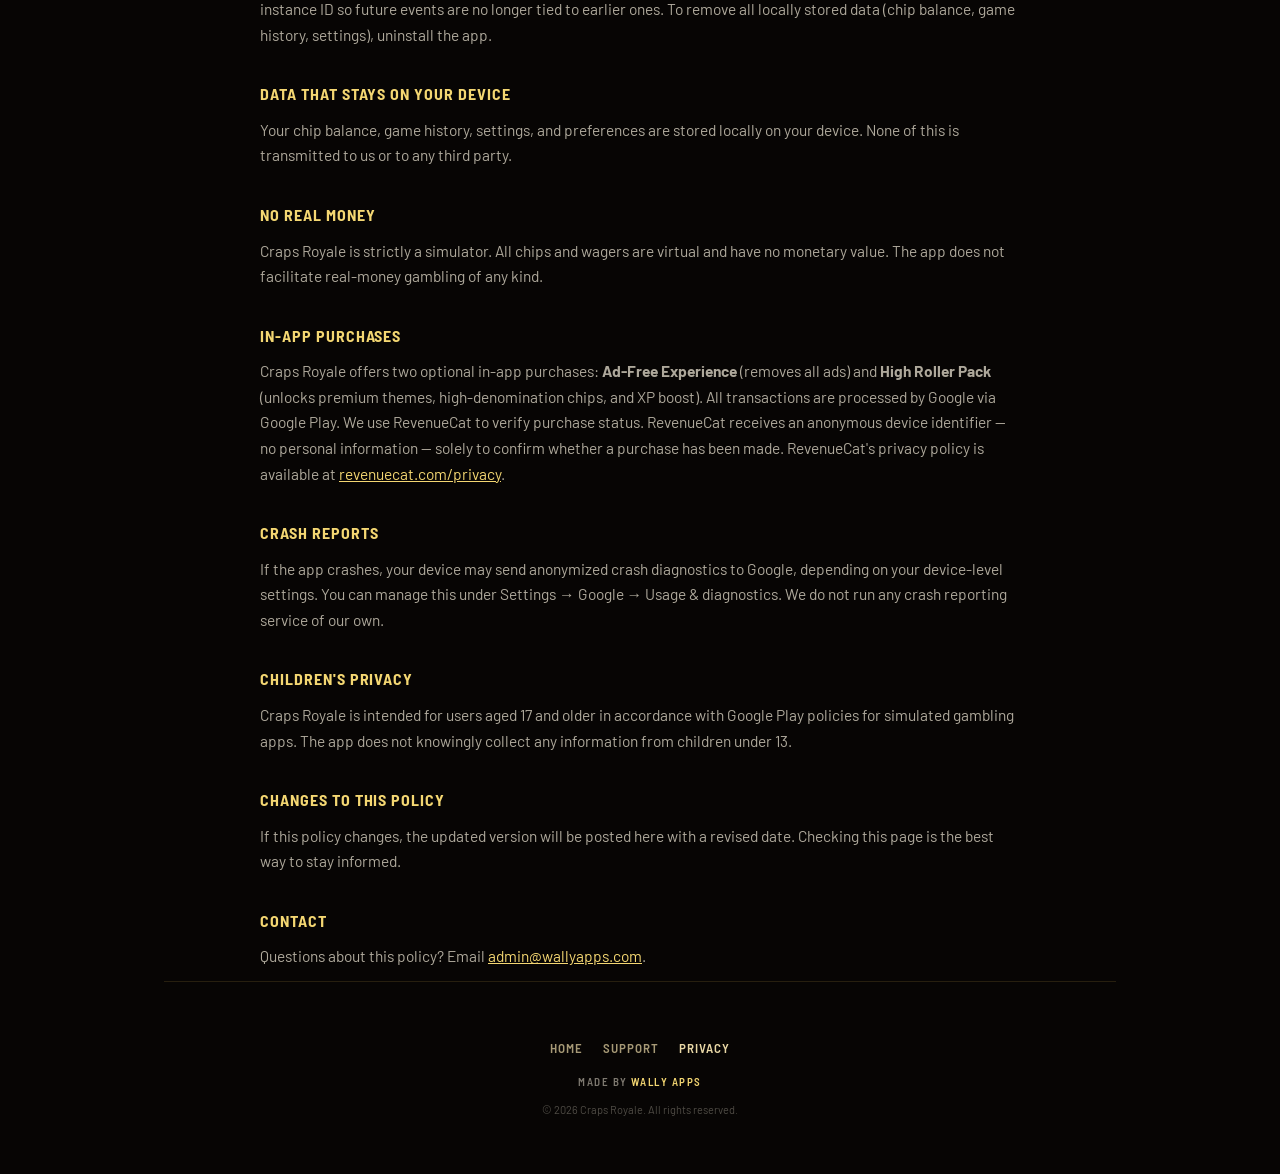
==== commit 89e30c16: "Disclose Firebase Analytics and EU/UK/CH consent flow in privacy Reflects what App.tsx actually does" ====
--- a/privacy.html
+++ b/privacy.html
@@ -26,23 +26,38 @@
   <div class="doc-title-block">
     <div class="flourish"><span class="rule l"></span><span class="diamond">◆</span><span class="rule r"></span></div>
     <h1 class="h1-doc gold-foil">PRIVACY<br>POLICY</h1>
-    <div class="eyebrow" style="margin-top:8px;">Last updated: June 2026</div>
+    <div class="eyebrow" style="margin-top:8px;">Last updated: August 2026</div>
     <p class="doc-intro" style="margin-top:14px;">Craps Royale is a casino-style craps simulator for entertainment purposes only. No real money is involved. This policy explains what data the app does and does not collect.</p>
   </div>
 
   <div class="card">
     <span class="diamond-lg" aria-hidden="true">◆</span>
-    <h3>We don't collect personal information</h3>
-    <div class="card-sub">No name, no email, no location. We do not share data with advertisers or data brokers.</div>
+    <h3>We don't collect personally identifying information</h3>
+    <div class="card-sub">No name, no email, no precise location. We do collect anonymous usage analytics to improve the app — details below. We never share data with data brokers.</div>
   </div>
 
   <div class="prose">
 
     <h2>What we don't collect</h2>
-    <p>Craps Royale does not collect personal information. We do not track your name, email address, location, or any other identifying details. We do not share data with advertisers or data brokers.</p>
+    <p>Craps Royale does not collect personally identifying information. We do not ask for or track your name, email address, phone number, precise location, or any other identifying details, and we do not share data with data brokers.</p>
+
+    <h2>Analytics</h2>
+    <p>Craps Royale uses <strong>Google Analytics for Firebase</strong> to understand how the app is used in aggregate — which screens are opened, which features are used, how often the dice are rolled, ad performance, and similar events. Firebase assigns an anonymous <em>app-instance ID</em> and records device model, OS version, language, and approximate location derived from IP address. It also collects the Android Advertising ID for consistency with ad measurement. We never receive your name, email, or precise location, and analytics events are never linked to your identity.</p>
+    <p>Analytics collection is <strong>off by default at app launch</strong> and is only enabled after the consent step described below. Firebase's data practices are documented at <a class="lnk" href="https://firebase.google.com/support/privacy">firebase.google.com/support/privacy</a>.</p>
 
     <h2>Advertising</h2>
-    <p>The free version of Craps Royale displays ads served by Google AdMob. AdMob may use device identifiers (such as the Android Advertising ID, subject to your Ads personalization preference) to serve relevant ads. You can limit ad tracking under Settings → Privacy → Ads → Delete advertising ID (or turn off Ads personalization) on your device. Purchasing the <strong>Ad-Free Experience</strong> in-app purchase permanently removes all ads. Google's privacy policy is available at <a class="lnk" href="https://policies.google.com/privacy">policies.google.com/privacy</a>.</p>
+    <p>The free version of Craps Royale displays ads served by Google AdMob. AdMob may use device identifiers (such as the Android Advertising ID) to serve relevant ads. Where required (see the next section), you'll be asked for consent before personalized ads are served; if you decline, AdMob will serve non-personalized ads instead. Purchasing the <strong>Ad-Free Experience</strong> in-app purchase permanently removes all ads. Google's privacy policy is available at <a class="lnk" href="https://policies.google.com/privacy">policies.google.com/privacy</a>.</p>
+
+    <h2>Your choices in the EU, UK, and Switzerland</h2>
+    <p>On the first launch in the EEA, UK, or Switzerland, the app shows a Google-provided consent prompt (via the AdMob UMP SDK) that asks whether we may use your data for personalized advertising and related analytics. Your choice is respected on this device:</p>
+    <ul>
+      <li>If you <strong>accept</strong>, AdMob may serve personalized ads and Firebase Analytics is enabled.</li>
+      <li>If you <strong>decline</strong>, AdMob serves only non-personalized ads and Firebase Analytics stays disabled.</li>
+    </ul>
+    <p>Outside these regions, analytics is enabled by default and no consent prompt is shown, in line with local requirements. You can also opt out of Ads personalization system-wide under Settings → Privacy → Ads on your device.</p>
+
+    <h2>Delete your data</h2>
+    <p>Inside the app, go to <strong>Settings → Delete My Data</strong> to reset your Firebase analytics identifier. This rotates your app-instance ID so future events are no longer tied to earlier ones. To remove all locally stored data (chip balance, game history, settings), uninstall the app.</p>
 
     <h2>Data that stays on your device</h2>
     <p>Your chip balance, game history, settings, and preferences are stored locally on your device. None of this is transmitted to us or to any third party.</p>
--- a/styles.css
+++ b/styles.css
@@ -138,6 +138,29 @@
 .appstore-badge .stack .top { font-size: 9px; opacity: 0.85; }
 .appstore-badge .stack .bot { font-size: 17px; font-weight: 600; margin-top: 2px; }
 .appstore-badge.pulse { animation: glowPulse 4s ease-in-out infinite; }
+
+.badge-row {
+  display: inline-flex;
+  flex-wrap: wrap;
+  gap: 10px;
+  align-items: center;
+  justify-content: center;
+}
+
+.appstore-badge.coming-soon {
+  opacity: 0.55;
+  cursor: default;
+  border-color: rgba(231,190,85,0.3);
+  box-shadow: none;
+  animation: none;
+}
+.appstore-badge.coming-soon .apple { fill: #fff; }
+.appstore-badge.coming-soon .stack .top {
+  color: #F4D772;
+  opacity: 1;
+  font-size: 8.5px;
+  letter-spacing: 0.08em;
+}
 
 /* ---- Sections (home) ---- */
 .section {
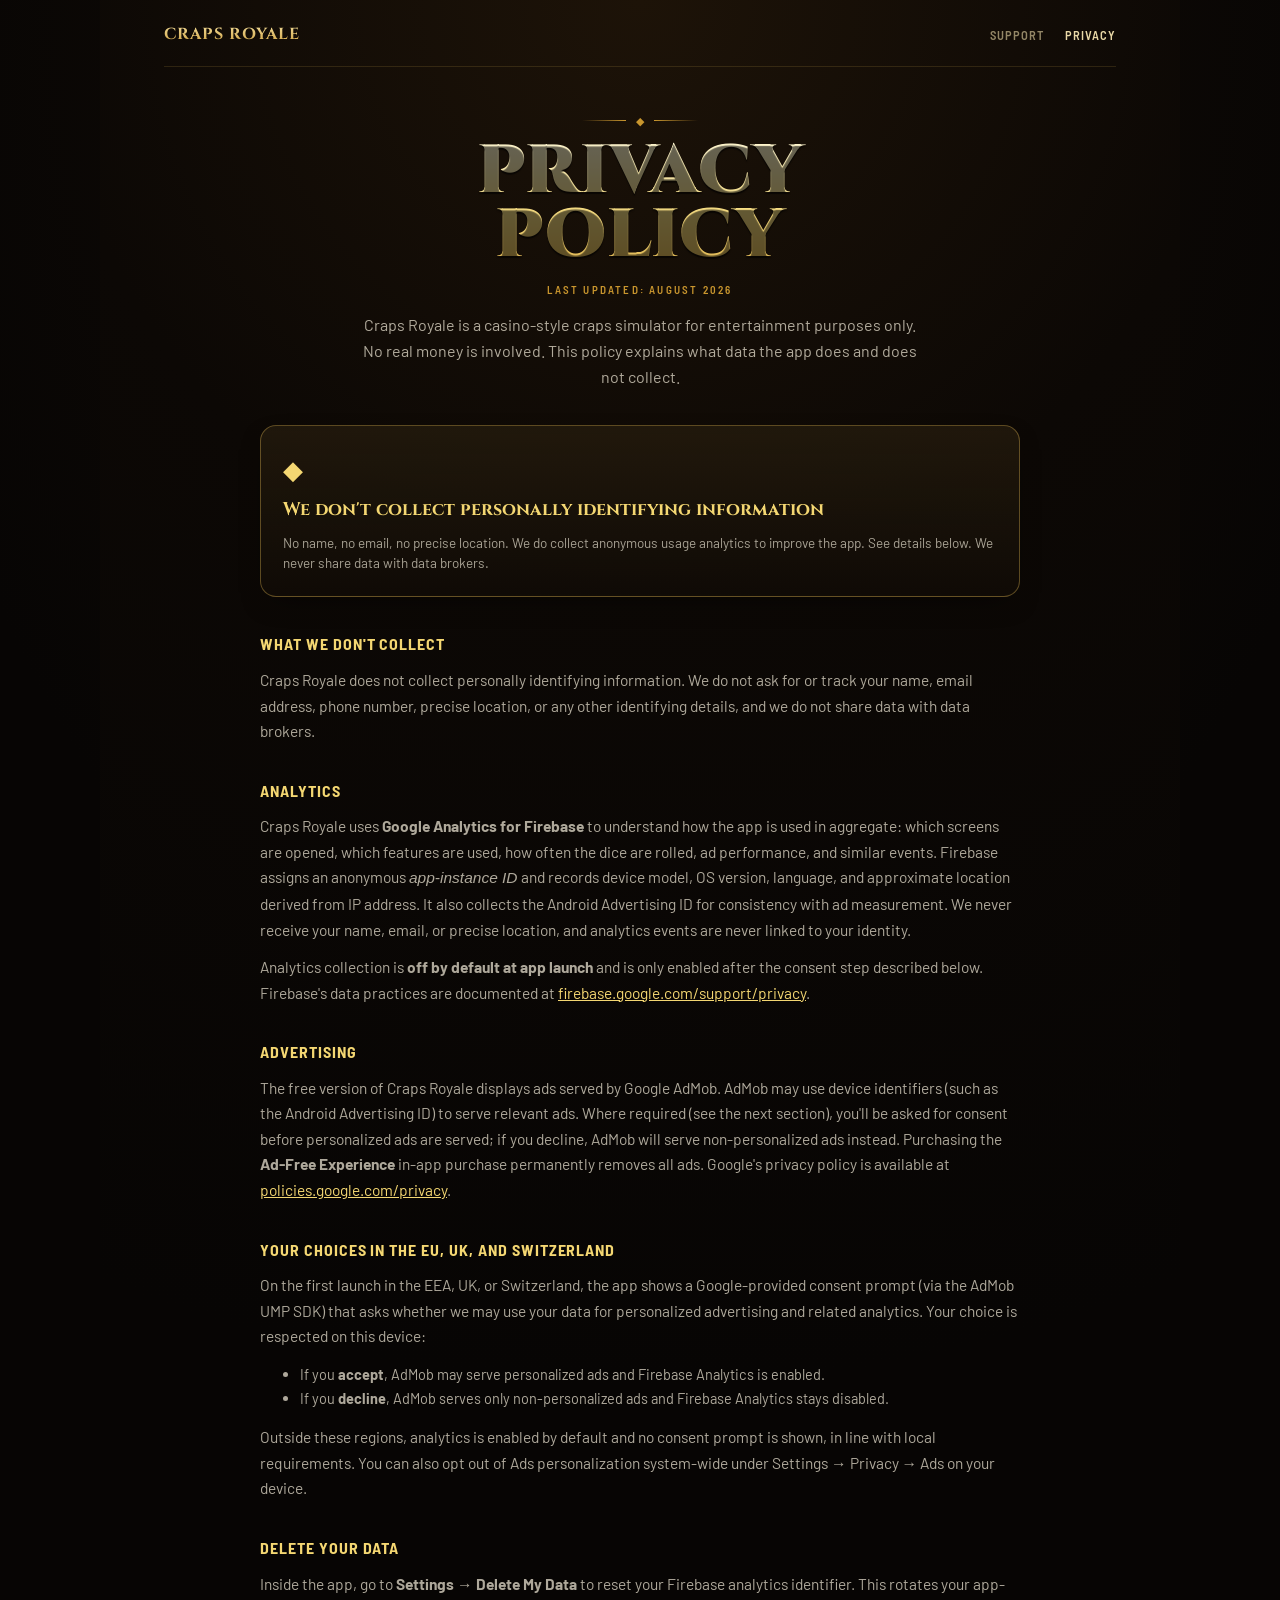
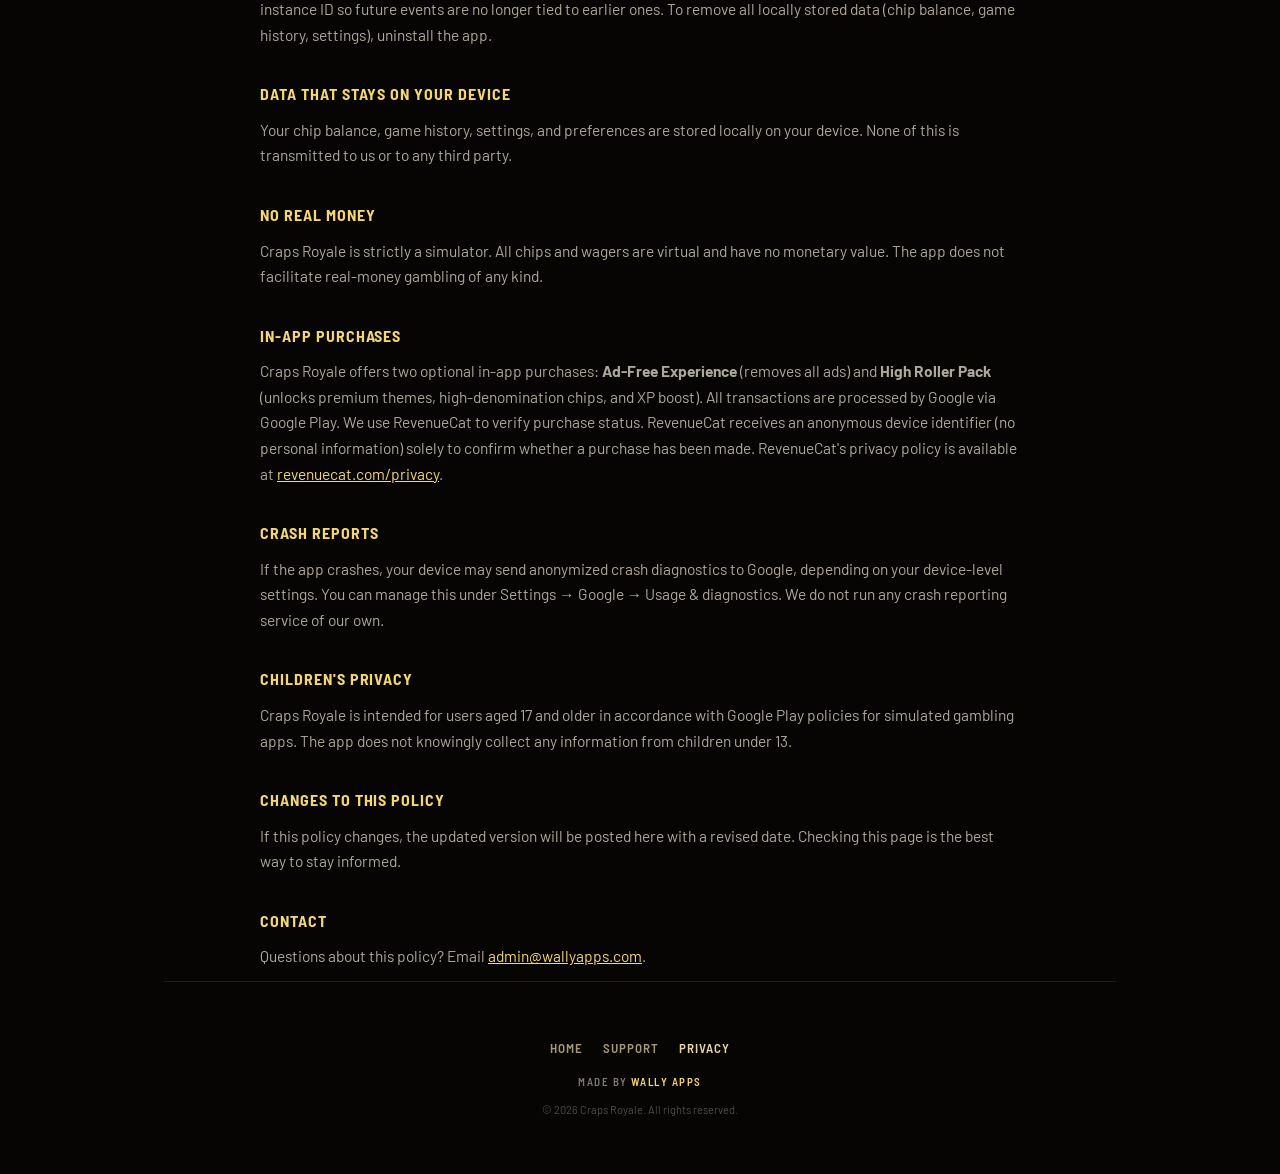
==== commit 6fe1e436: "Clean up em dashes across all pages Replace em dashes with colons, periods, commas, parentheses, or " ====
--- a/privacy.html
+++ b/privacy.html
@@ -3,13 +3,13 @@
 <head>
 <meta charset="UTF-8" />
 <meta name="viewport" content="width=device-width, initial-scale=1, viewport-fit=cover" />
-<title>Privacy Policy — Craps Royale</title>
-<meta name="description" content="Privacy policy for Craps Royale — what data we collect and how it is used." />
+<title>Privacy Policy | Craps Royale</title>
+<meta name="description" content="Privacy policy for Craps Royale: what data we collect and how it is used." />
 <meta name="theme-color" content="#080503" />
 <link rel="preconnect" href="https://fonts.googleapis.com" />
 <link rel="preconnect" href="https://fonts.gstatic.com" crossorigin />
 <link href="https://fonts.googleapis.com/css2?family=Cinzel:wght@400;600;700;800;900&family=Barlow:ital,wght@0,400;0,500;0,600;0,700;1,500&family=Barlow+Semi+Condensed:wght@500;600;700&display=swap" rel="stylesheet" />
-<link rel="stylesheet" href="styles.css" />
+<link rel="stylesheet" href="styles.css?v=2" />
 </head>
 <body>
 
@@ -33,7 +33,7 @@
   <div class="card">
     <span class="diamond-lg" aria-hidden="true">◆</span>
     <h3>We don't collect personally identifying information</h3>
-    <div class="card-sub">No name, no email, no precise location. We do collect anonymous usage analytics to improve the app — details below. We never share data with data brokers.</div>
+    <div class="card-sub">No name, no email, no precise location. We do collect anonymous usage analytics to improve the app. See details below. We never share data with data brokers.</div>
   </div>
 
   <div class="prose">
@@ -42,7 +42,7 @@
     <p>Craps Royale does not collect personally identifying information. We do not ask for or track your name, email address, phone number, precise location, or any other identifying details, and we do not share data with data brokers.</p>
 
     <h2>Analytics</h2>
-    <p>Craps Royale uses <strong>Google Analytics for Firebase</strong> to understand how the app is used in aggregate — which screens are opened, which features are used, how often the dice are rolled, ad performance, and similar events. Firebase assigns an anonymous <em>app-instance ID</em> and records device model, OS version, language, and approximate location derived from IP address. It also collects the Android Advertising ID for consistency with ad measurement. We never receive your name, email, or precise location, and analytics events are never linked to your identity.</p>
+    <p>Craps Royale uses <strong>Google Analytics for Firebase</strong> to understand how the app is used in aggregate: which screens are opened, which features are used, how often the dice are rolled, ad performance, and similar events. Firebase assigns an anonymous <em>app-instance ID</em> and records device model, OS version, language, and approximate location derived from IP address. It also collects the Android Advertising ID for consistency with ad measurement. We never receive your name, email, or precise location, and analytics events are never linked to your identity.</p>
     <p>Analytics collection is <strong>off by default at app launch</strong> and is only enabled after the consent step described below. Firebase's data practices are documented at <a class="lnk" href="https://firebase.google.com/support/privacy">firebase.google.com/support/privacy</a>.</p>
 
     <h2>Advertising</h2>
@@ -66,7 +66,7 @@
     <p>Craps Royale is strictly a simulator. All chips and wagers are virtual and have no monetary value. The app does not facilitate real-money gambling of any kind.</p>
 
     <h2>In-app purchases</h2>
-    <p>Craps Royale offers two optional in-app purchases: <strong>Ad-Free Experience</strong> (removes all ads) and <strong>High Roller Pack</strong> (unlocks premium themes, high-denomination chips, and XP boost). All transactions are processed by Google via Google Play. We use RevenueCat to verify purchase status. RevenueCat receives an anonymous device identifier — no personal information — solely to confirm whether a purchase has been made. RevenueCat's privacy policy is available at <a class="lnk" href="https://www.revenuecat.com/privacy">revenuecat.com/privacy</a>.</p>
+    <p>Craps Royale offers two optional in-app purchases: <strong>Ad-Free Experience</strong> (removes all ads) and <strong>High Roller Pack</strong> (unlocks premium themes, high-denomination chips, and XP boost). All transactions are processed by Google via Google Play. We use RevenueCat to verify purchase status. RevenueCat receives an anonymous device identifier (no personal information) solely to confirm whether a purchase has been made. RevenueCat's privacy policy is available at <a class="lnk" href="https://www.revenuecat.com/privacy">revenuecat.com/privacy</a>.</p>
 
     <h2>Crash reports</h2>
     <p>If the app crashes, your device may send anonymized crash diagnostics to Google, depending on your device-level settings. You can manage this under Settings → Google → Usage &amp; diagnostics. We do not run any crash reporting service of our own.</p>
--- a/styles.css
+++ b/styles.css
@@ -321,7 +321,6 @@
   margin: 28px auto 0;
   width: 100%;
   max-width: 340px;
-  aspect-ratio: 19.5 / 9;
   border-radius: 30px;
   padding: 5px;
   background: linear-gradient(135deg, #caa44a, #7a5a1e 38%, #e9cf86 66%, #6e4f1a);
@@ -333,12 +332,17 @@
 .phone.float { animation: floatYrot 6s ease-in-out infinite; transform: rotate(-3deg); }
 .phone .screen {
   position: relative;
-  width: 100%; height: 100%;
+  width: 100%;
+  height: 0;
+  /* Aspect ratio via padding (WebKit-safe): 19.5:9 landscape frame. */
+  padding-bottom: 46.15%;
   border-radius: 25px;
   overflow: hidden;
   background: #000;
 }
 .phone .screen img {
+  position: absolute;
+  top: 0; left: 0;
   width: 100%; height: 100%;
   object-fit: cover;
 }
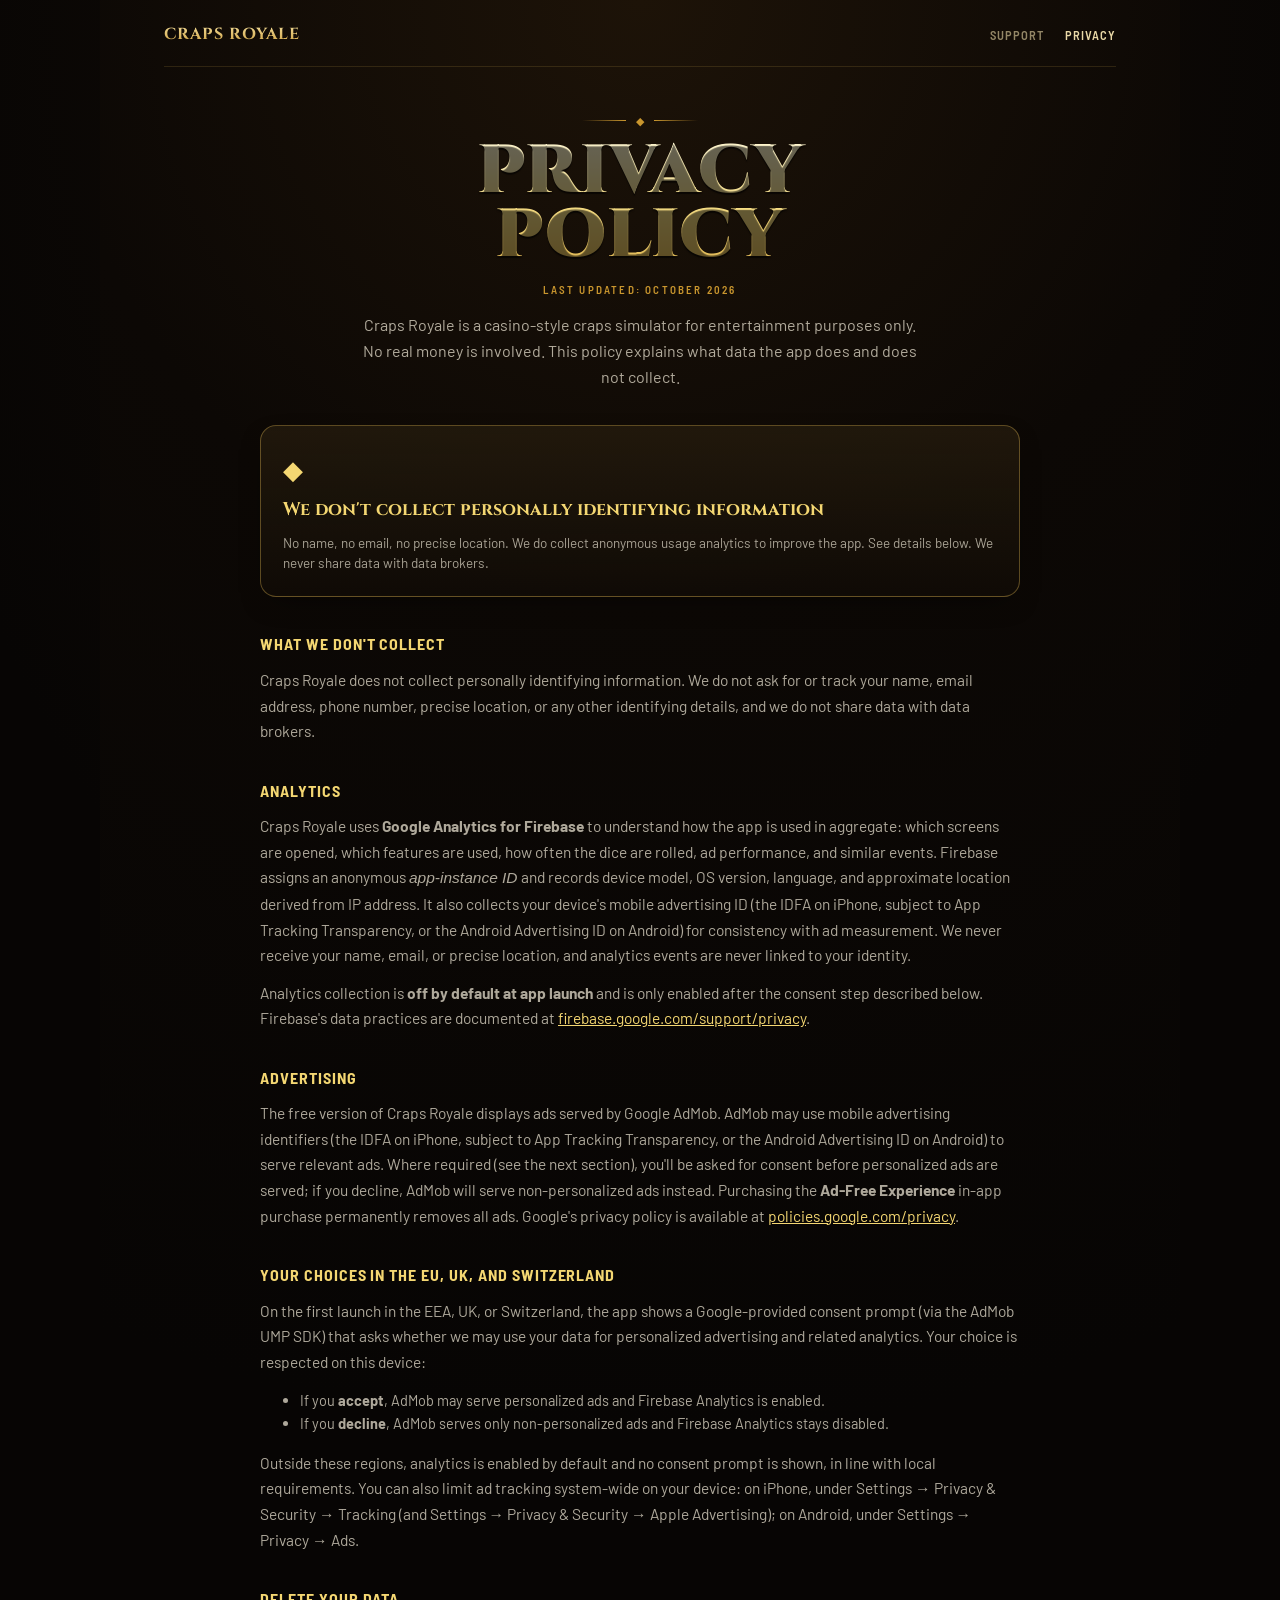
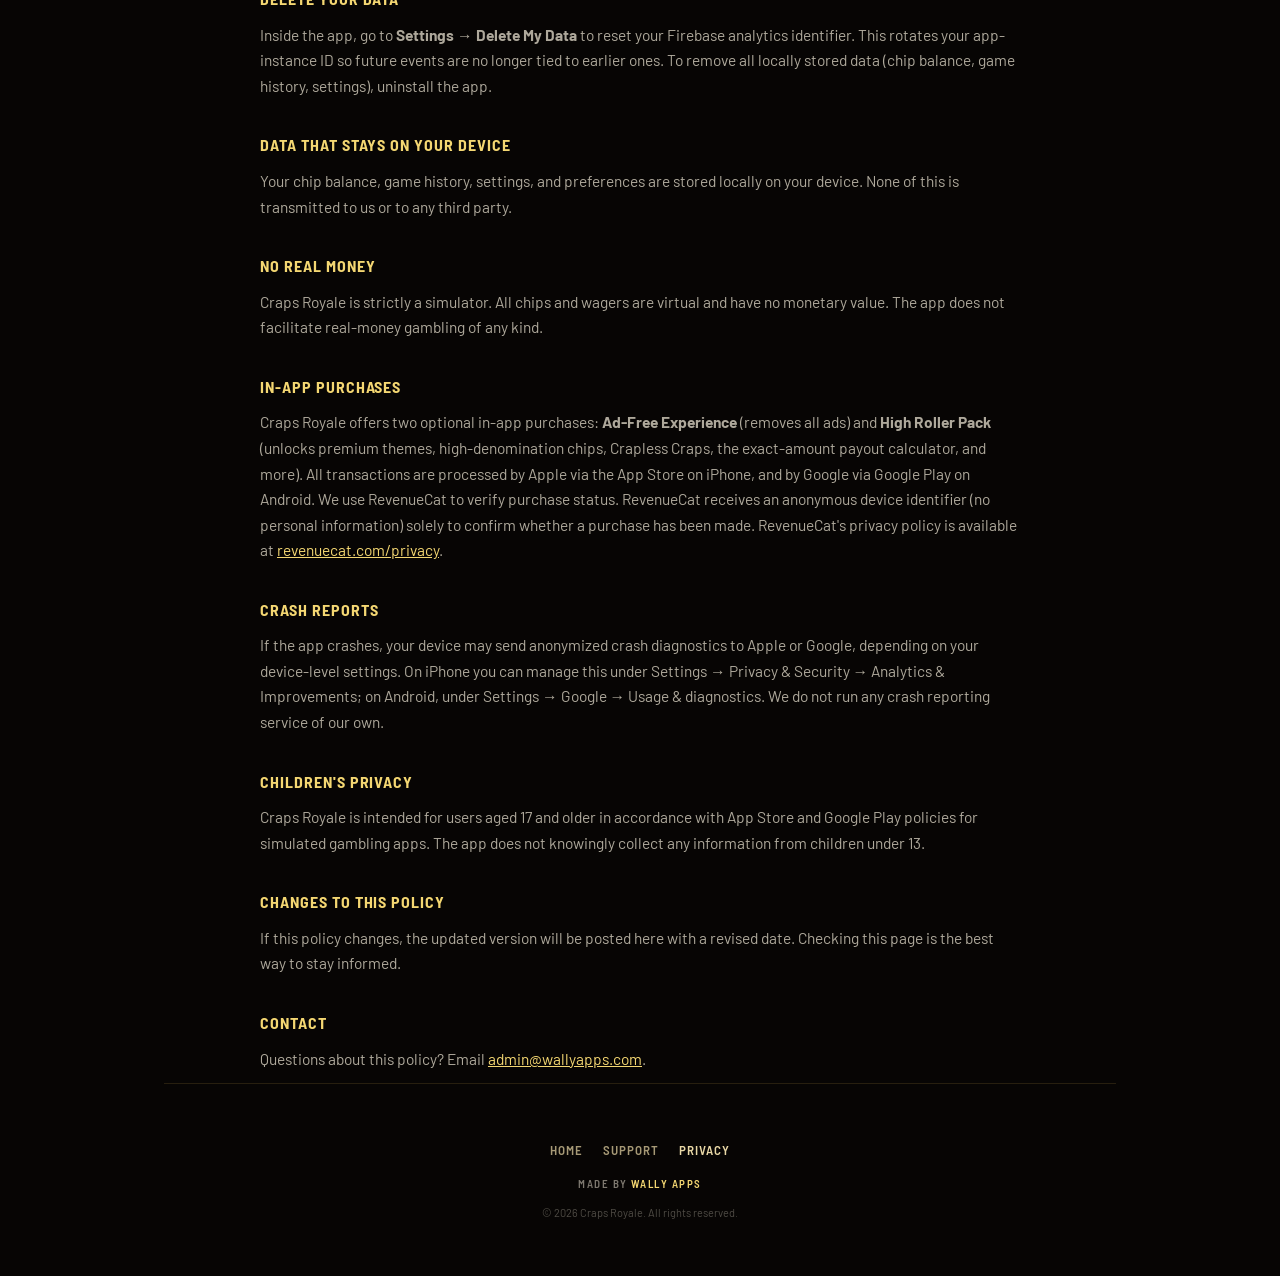
==== commit fda4f3e6: "iOS launched: wire App Store badges live, cover both platforms The App Store listing is live, so fli" ====
--- a/privacy.html
+++ b/privacy.html
@@ -26,7 +26,7 @@
   <div class="doc-title-block">
     <div class="flourish"><span class="rule l"></span><span class="diamond">◆</span><span class="rule r"></span></div>
     <h1 class="h1-doc gold-foil">PRIVACY<br>POLICY</h1>
-    <div class="eyebrow" style="margin-top:8px;">Last updated: August 2026</div>
+    <div class="eyebrow" style="margin-top:8px;">Last updated: October 2026</div>
     <p class="doc-intro" style="margin-top:14px;">Craps Royale is a casino-style craps simulator for entertainment purposes only. No real money is involved. This policy explains what data the app does and does not collect.</p>
   </div>
 
@@ -42,11 +42,11 @@
     <p>Craps Royale does not collect personally identifying information. We do not ask for or track your name, email address, phone number, precise location, or any other identifying details, and we do not share data with data brokers.</p>
 
     <h2>Analytics</h2>
-    <p>Craps Royale uses <strong>Google Analytics for Firebase</strong> to understand how the app is used in aggregate: which screens are opened, which features are used, how often the dice are rolled, ad performance, and similar events. Firebase assigns an anonymous <em>app-instance ID</em> and records device model, OS version, language, and approximate location derived from IP address. It also collects the Android Advertising ID for consistency with ad measurement. We never receive your name, email, or precise location, and analytics events are never linked to your identity.</p>
+    <p>Craps Royale uses <strong>Google Analytics for Firebase</strong> to understand how the app is used in aggregate: which screens are opened, which features are used, how often the dice are rolled, ad performance, and similar events. Firebase assigns an anonymous <em>app-instance ID</em> and records device model, OS version, language, and approximate location derived from IP address. It also collects your device's mobile advertising ID (the IDFA on iPhone, subject to App Tracking Transparency, or the Android Advertising ID on Android) for consistency with ad measurement. We never receive your name, email, or precise location, and analytics events are never linked to your identity.</p>
     <p>Analytics collection is <strong>off by default at app launch</strong> and is only enabled after the consent step described below. Firebase's data practices are documented at <a class="lnk" href="https://firebase.google.com/support/privacy">firebase.google.com/support/privacy</a>.</p>
 
     <h2>Advertising</h2>
-    <p>The free version of Craps Royale displays ads served by Google AdMob. AdMob may use device identifiers (such as the Android Advertising ID) to serve relevant ads. Where required (see the next section), you'll be asked for consent before personalized ads are served; if you decline, AdMob will serve non-personalized ads instead. Purchasing the <strong>Ad-Free Experience</strong> in-app purchase permanently removes all ads. Google's privacy policy is available at <a class="lnk" href="https://policies.google.com/privacy">policies.google.com/privacy</a>.</p>
+    <p>The free version of Craps Royale displays ads served by Google AdMob. AdMob may use mobile advertising identifiers (the IDFA on iPhone, subject to App Tracking Transparency, or the Android Advertising ID on Android) to serve relevant ads. Where required (see the next section), you'll be asked for consent before personalized ads are served; if you decline, AdMob will serve non-personalized ads instead. Purchasing the <strong>Ad-Free Experience</strong> in-app purchase permanently removes all ads. Google's privacy policy is available at <a class="lnk" href="https://policies.google.com/privacy">policies.google.com/privacy</a>.</p>
 
     <h2>Your choices in the EU, UK, and Switzerland</h2>
     <p>On the first launch in the EEA, UK, or Switzerland, the app shows a Google-provided consent prompt (via the AdMob UMP SDK) that asks whether we may use your data for personalized advertising and related analytics. Your choice is respected on this device:</p>
@@ -54,7 +54,7 @@
       <li>If you <strong>accept</strong>, AdMob may serve personalized ads and Firebase Analytics is enabled.</li>
       <li>If you <strong>decline</strong>, AdMob serves only non-personalized ads and Firebase Analytics stays disabled.</li>
     </ul>
-    <p>Outside these regions, analytics is enabled by default and no consent prompt is shown, in line with local requirements. You can also opt out of Ads personalization system-wide under Settings → Privacy → Ads on your device.</p>
+    <p>Outside these regions, analytics is enabled by default and no consent prompt is shown, in line with local requirements. You can also limit ad tracking system-wide on your device: on iPhone, under Settings → Privacy &amp; Security → Tracking (and Settings → Privacy &amp; Security → Apple Advertising); on Android, under Settings → Privacy → Ads.</p>
 
     <h2>Delete your data</h2>
     <p>Inside the app, go to <strong>Settings → Delete My Data</strong> to reset your Firebase analytics identifier. This rotates your app-instance ID so future events are no longer tied to earlier ones. To remove all locally stored data (chip balance, game history, settings), uninstall the app.</p>
@@ -66,13 +66,13 @@
     <p>Craps Royale is strictly a simulator. All chips and wagers are virtual and have no monetary value. The app does not facilitate real-money gambling of any kind.</p>
 
     <h2>In-app purchases</h2>
-    <p>Craps Royale offers two optional in-app purchases: <strong>Ad-Free Experience</strong> (removes all ads) and <strong>High Roller Pack</strong> (unlocks premium themes, high-denomination chips, and XP boost). All transactions are processed by Google via Google Play. We use RevenueCat to verify purchase status. RevenueCat receives an anonymous device identifier (no personal information) solely to confirm whether a purchase has been made. RevenueCat's privacy policy is available at <a class="lnk" href="https://www.revenuecat.com/privacy">revenuecat.com/privacy</a>.</p>
+    <p>Craps Royale offers two optional in-app purchases: <strong>Ad-Free Experience</strong> (removes all ads) and <strong>High Roller Pack</strong> (unlocks premium themes, high-denomination chips, Crapless Craps, the exact-amount payout calculator, and more). All transactions are processed by Apple via the App Store on iPhone, and by Google via Google Play on Android. We use RevenueCat to verify purchase status. RevenueCat receives an anonymous device identifier (no personal information) solely to confirm whether a purchase has been made. RevenueCat's privacy policy is available at <a class="lnk" href="https://www.revenuecat.com/privacy">revenuecat.com/privacy</a>.</p>
 
     <h2>Crash reports</h2>
-    <p>If the app crashes, your device may send anonymized crash diagnostics to Google, depending on your device-level settings. You can manage this under Settings → Google → Usage &amp; diagnostics. We do not run any crash reporting service of our own.</p>
+    <p>If the app crashes, your device may send anonymized crash diagnostics to Apple or Google, depending on your device-level settings. On iPhone you can manage this under Settings → Privacy &amp; Security → Analytics &amp; Improvements; on Android, under Settings → Google → Usage &amp; diagnostics. We do not run any crash reporting service of our own.</p>
 
     <h2>Children's privacy</h2>
-    <p>Craps Royale is intended for users aged 17 and older in accordance with Google Play policies for simulated gambling apps. The app does not knowingly collect any information from children under 13.</p>
+    <p>Craps Royale is intended for users aged 17 and older in accordance with App Store and Google Play policies for simulated gambling apps. The app does not knowingly collect any information from children under 13.</p>
 
     <h2>Changes to this policy</h2>
     <p>If this policy changes, the updated version will be posted here with a revised date. Checking this page is the best way to stay informed.</p>
--- a/styles.css
+++ b/styles.css
@@ -147,20 +147,6 @@
   justify-content: center;
 }
 
-.appstore-badge.coming-soon {
-  opacity: 0.55;
-  cursor: default;
-  border-color: rgba(231,190,85,0.3);
-  box-shadow: none;
-  animation: none;
-}
-.appstore-badge.coming-soon .apple { fill: #fff; }
-.appstore-badge.coming-soon .stack .top {
-  color: #F4D772;
-  opacity: 1;
-  font-size: 8.5px;
-  letter-spacing: 0.08em;
-}
 
 /* ---- Sections (home) ---- */
 .section {
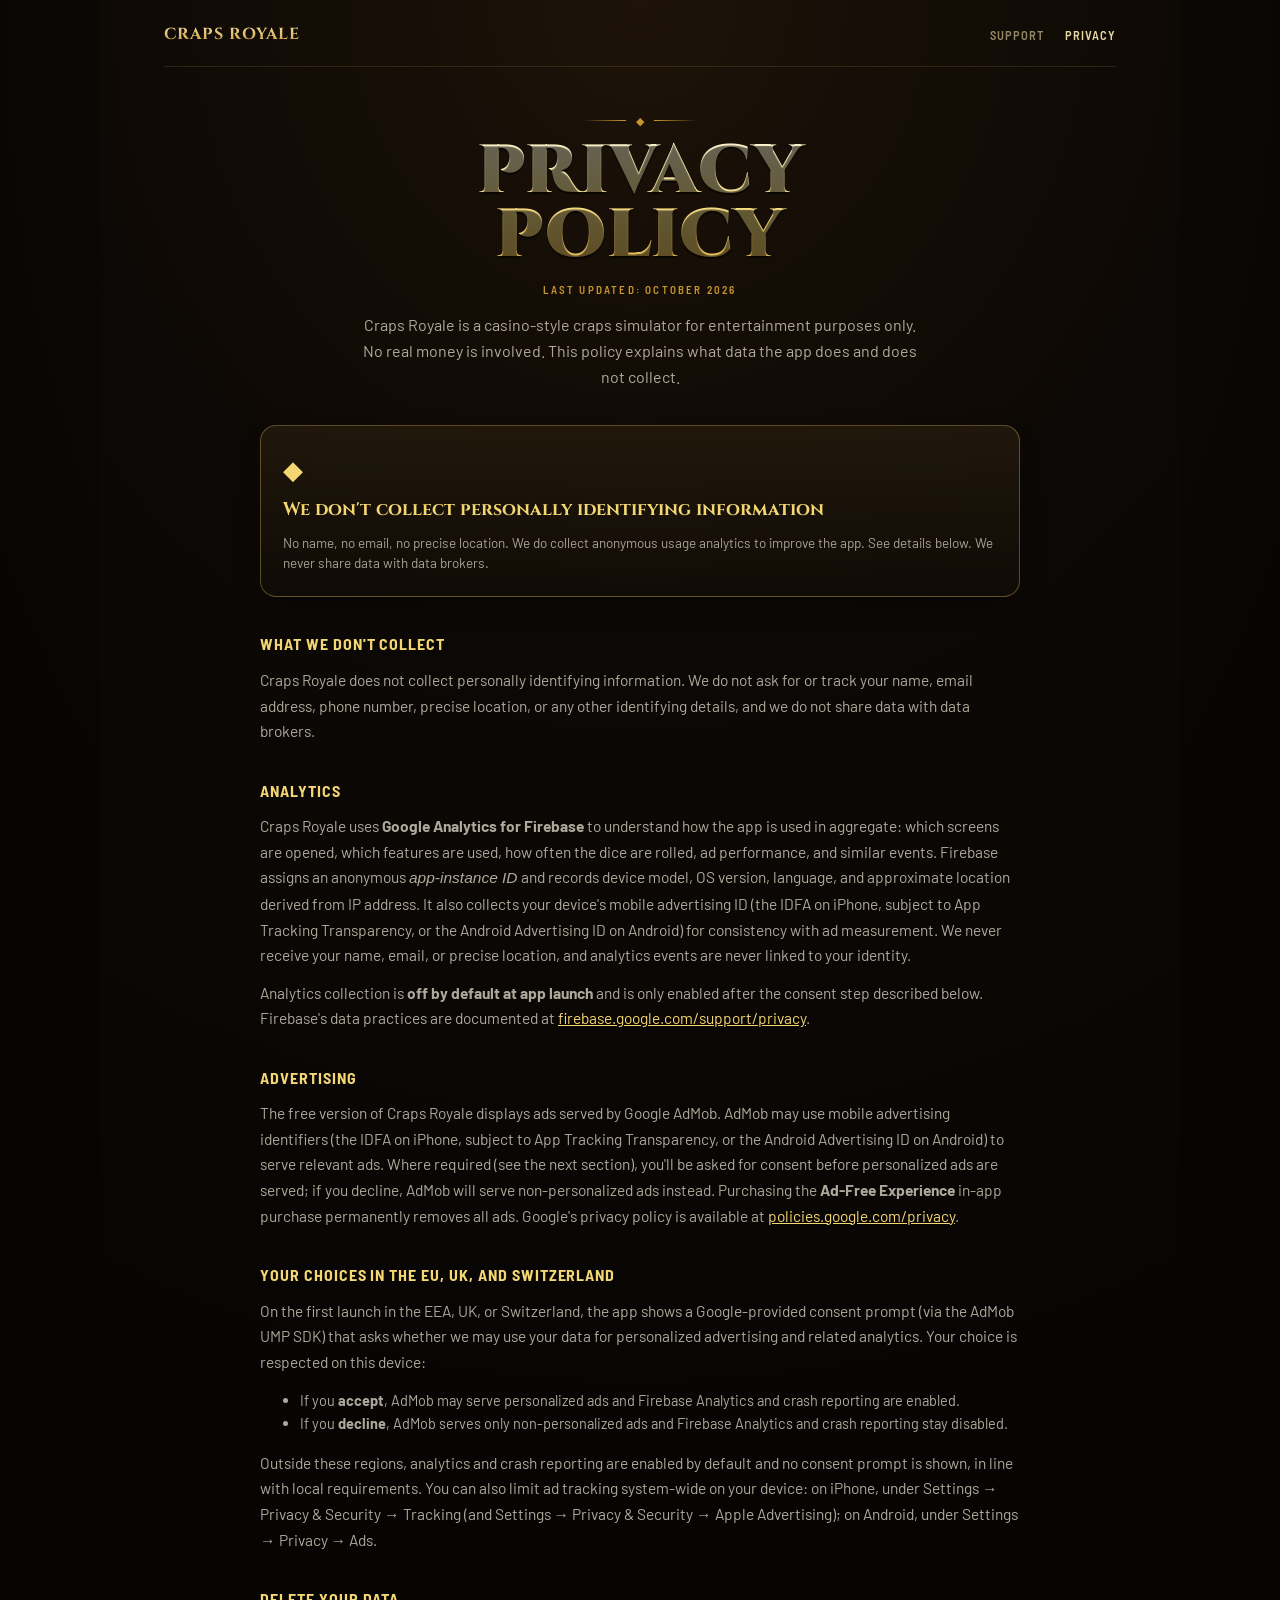
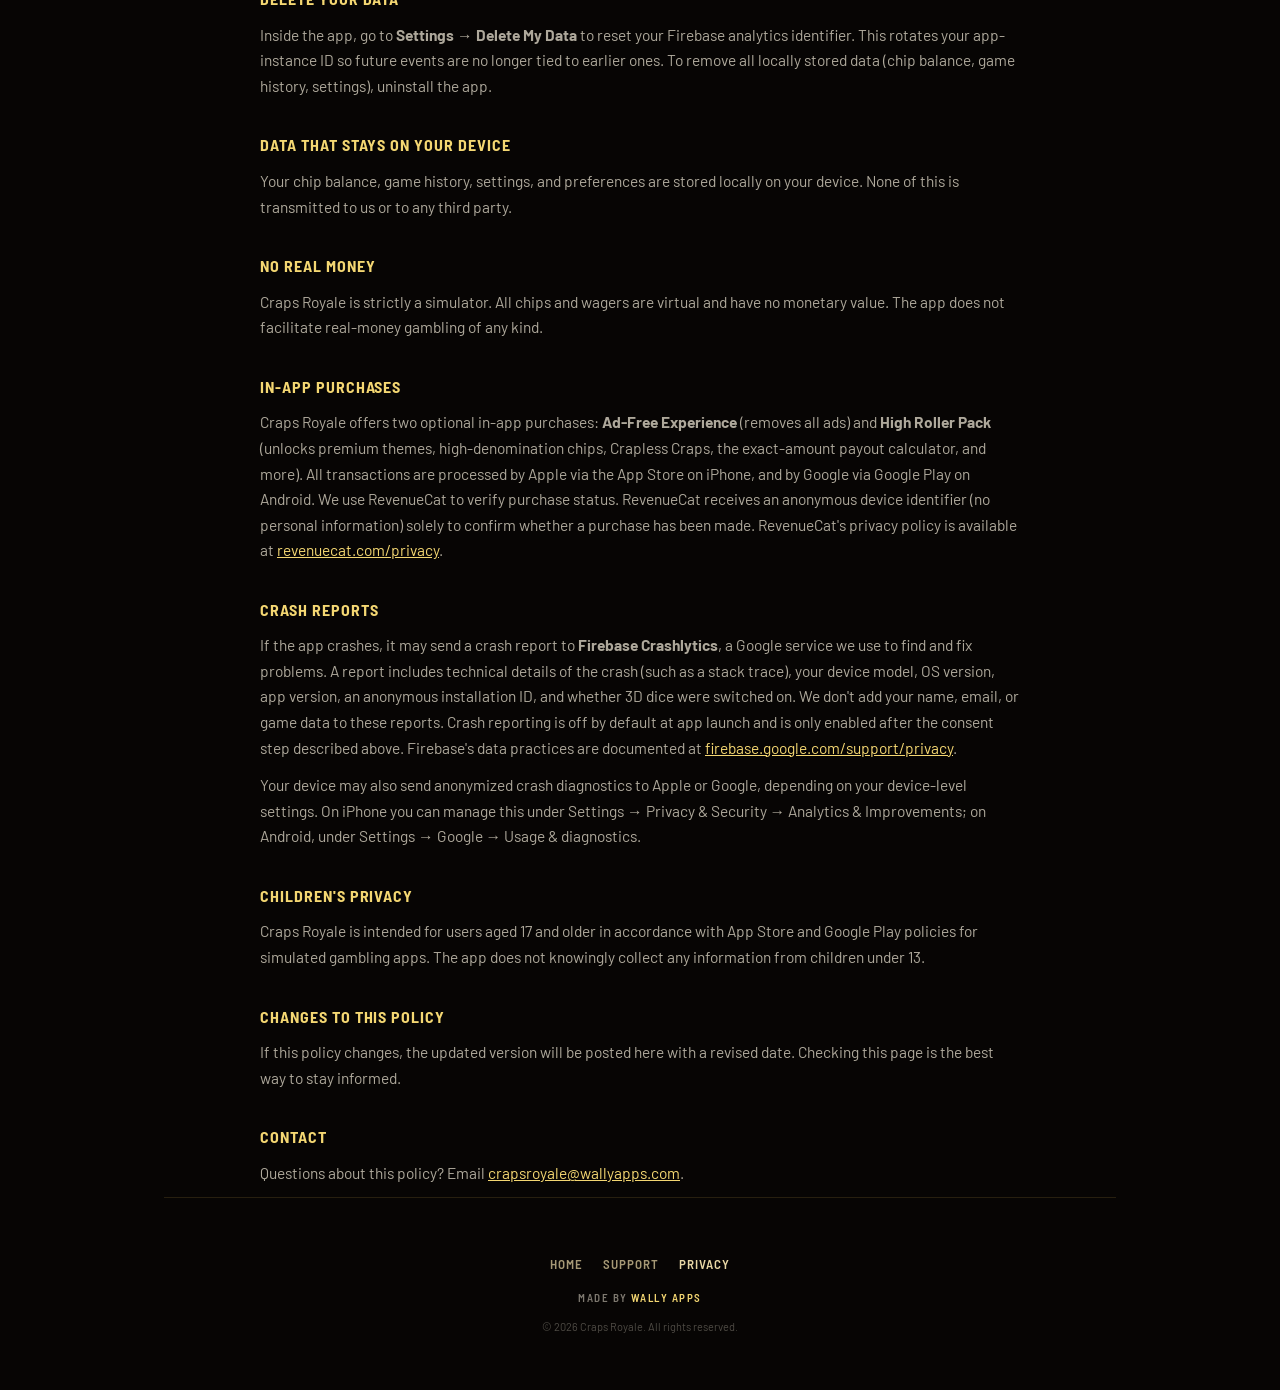
==== commit 7dadce75: "Switch support email to crapsroyale@wallyapps.com Replace admin@wallyapps.com in site.js (runtime as" ====
--- a/privacy.html
+++ b/privacy.html
@@ -51,10 +51,10 @@
     <h2>Your choices in the EU, UK, and Switzerland</h2>
     <p>On the first launch in the EEA, UK, or Switzerland, the app shows a Google-provided consent prompt (via the AdMob UMP SDK) that asks whether we may use your data for personalized advertising and related analytics. Your choice is respected on this device:</p>
     <ul>
-      <li>If you <strong>accept</strong>, AdMob may serve personalized ads and Firebase Analytics is enabled.</li>
-      <li>If you <strong>decline</strong>, AdMob serves only non-personalized ads and Firebase Analytics stays disabled.</li>
+      <li>If you <strong>accept</strong>, AdMob may serve personalized ads and Firebase Analytics and crash reporting are enabled.</li>
+      <li>If you <strong>decline</strong>, AdMob serves only non-personalized ads and Firebase Analytics and crash reporting stay disabled.</li>
     </ul>
-    <p>Outside these regions, analytics is enabled by default and no consent prompt is shown, in line with local requirements. You can also limit ad tracking system-wide on your device: on iPhone, under Settings → Privacy &amp; Security → Tracking (and Settings → Privacy &amp; Security → Apple Advertising); on Android, under Settings → Privacy → Ads.</p>
+    <p>Outside these regions, analytics and crash reporting are enabled by default and no consent prompt is shown, in line with local requirements. You can also limit ad tracking system-wide on your device: on iPhone, under Settings → Privacy &amp; Security → Tracking (and Settings → Privacy &amp; Security → Apple Advertising); on Android, under Settings → Privacy → Ads.</p>
 
     <h2>Delete your data</h2>
     <p>Inside the app, go to <strong>Settings → Delete My Data</strong> to reset your Firebase analytics identifier. This rotates your app-instance ID so future events are no longer tied to earlier ones. To remove all locally stored data (chip balance, game history, settings), uninstall the app.</p>
@@ -69,7 +69,8 @@
     <p>Craps Royale offers two optional in-app purchases: <strong>Ad-Free Experience</strong> (removes all ads) and <strong>High Roller Pack</strong> (unlocks premium themes, high-denomination chips, Crapless Craps, the exact-amount payout calculator, and more). All transactions are processed by Apple via the App Store on iPhone, and by Google via Google Play on Android. We use RevenueCat to verify purchase status. RevenueCat receives an anonymous device identifier (no personal information) solely to confirm whether a purchase has been made. RevenueCat's privacy policy is available at <a class="lnk" href="https://www.revenuecat.com/privacy">revenuecat.com/privacy</a>.</p>
 
     <h2>Crash reports</h2>
-    <p>If the app crashes, your device may send anonymized crash diagnostics to Apple or Google, depending on your device-level settings. On iPhone you can manage this under Settings → Privacy &amp; Security → Analytics &amp; Improvements; on Android, under Settings → Google → Usage &amp; diagnostics. We do not run any crash reporting service of our own.</p>
+    <p>If the app crashes, it may send a crash report to <strong>Firebase Crashlytics</strong>, a Google service we use to find and fix problems. A report includes technical details of the crash (such as a stack trace), your device model, OS version, app version, an anonymous installation ID, and whether 3D dice were switched on. We don't add your name, email, or game data to these reports. Crash reporting is off by default at app launch and is only enabled after the consent step described above. Firebase's data practices are documented at <a class="lnk" href="https://firebase.google.com/support/privacy">firebase.google.com/support/privacy</a>.</p>
+    <p>Your device may also send anonymized crash diagnostics to Apple or Google, depending on your device-level settings. On iPhone you can manage this under Settings → Privacy &amp; Security → Analytics &amp; Improvements; on Android, under Settings → Google → Usage &amp; diagnostics.</p>
 
     <h2>Children's privacy</h2>
     <p>Craps Royale is intended for users aged 17 and older in accordance with App Store and Google Play policies for simulated gambling apps. The app does not knowingly collect any information from children under 13.</p>
@@ -78,7 +79,7 @@
     <p>If this policy changes, the updated version will be posted here with a revised date. Checking this page is the best way to stay informed.</p>
 
     <h2>Contact</h2>
-    <p>Questions about this policy? Email <a class="lnk" data-crmail href="#"><span data-crmail-show>admin (at) wallyapps (dot) com</span></a>.</p>
+    <p>Questions about this policy? Email <a class="lnk" data-crmail href="#"><span data-crmail-show>crapsroyale (at) wallyapps (dot) com</span></a>.</p>
 
   </div>
 
